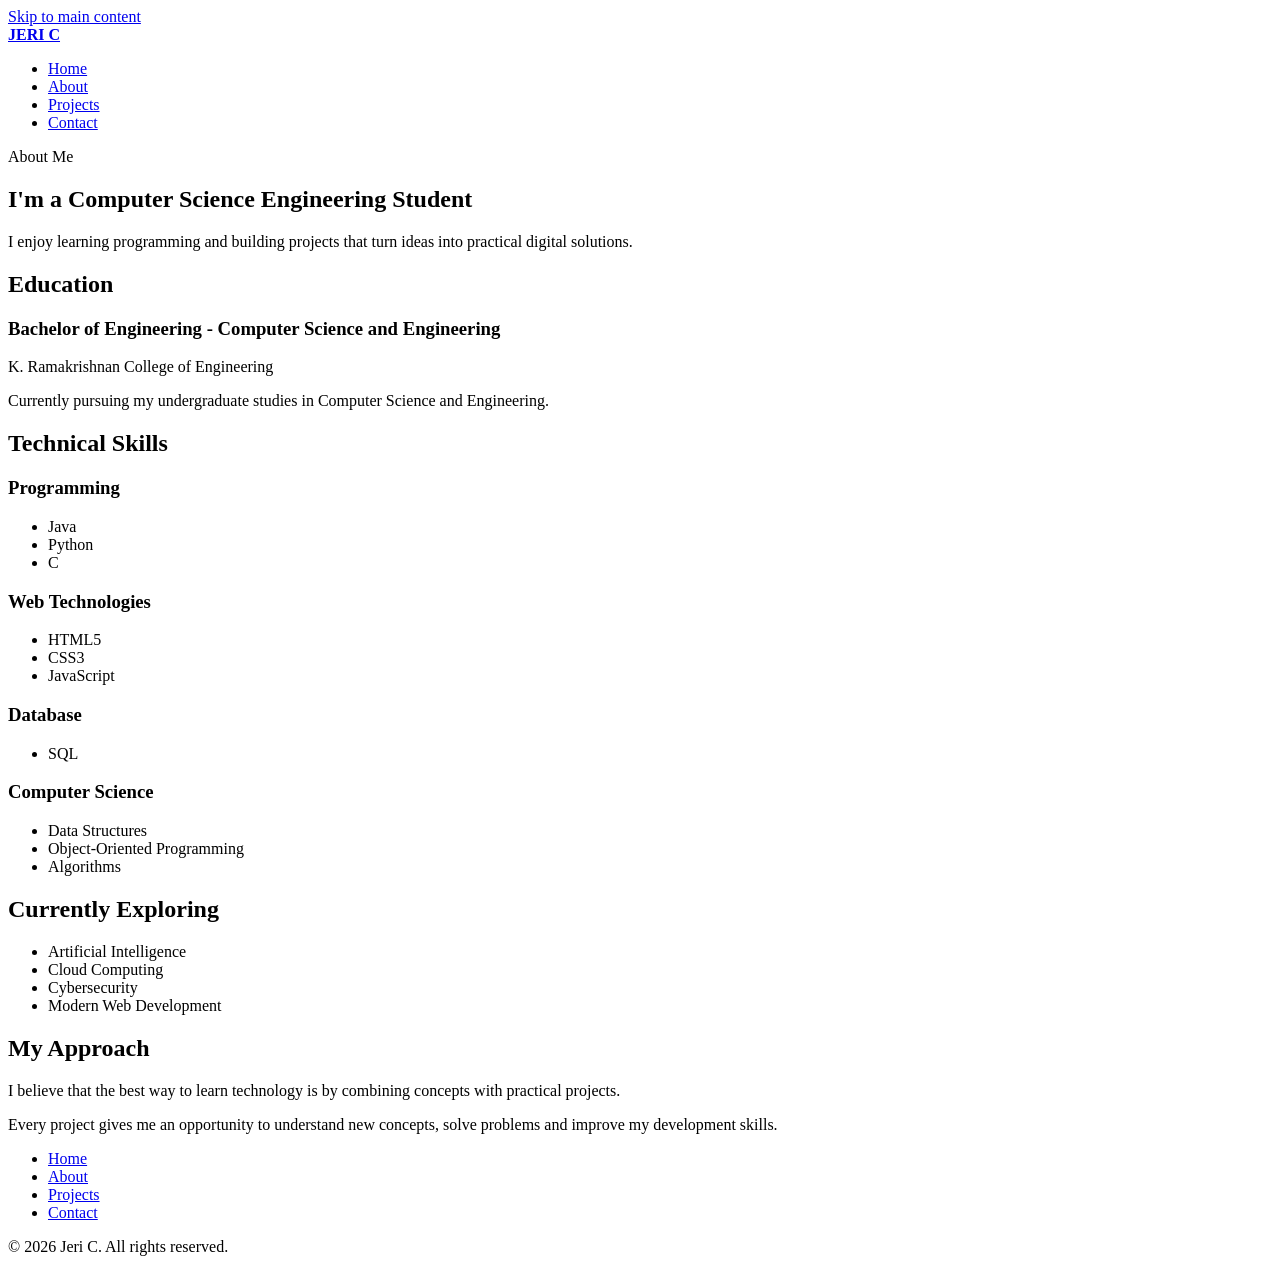
==== about.html @ 7e180dea "Create personal portfolio website" ====
<!DOCTYPE html>
<html lang="en">
<head>
    <meta charset="UTF-8">

    <meta
        name="viewport"
        content="width=device-width, initial-scale=1.0"
    >

    <meta
        name="description"
        content="Learn more about Jeri C, a Computer Science Engineering student interested in programming, web development, AI, cloud computing and cybersecurity."
    >

    <meta
        name="author"
        content="Jeri C"
    >

    <meta
        name="robots"
        content="index, follow"
    >

    <title>About | Jeri C</title>
</head>

<body>

    <a href="#main-content">
        Skip to main content
    </a>


    <!-- HEADER -->
    <header>

        <nav aria-label="Primary navigation">

            <a href="index.html" aria-label="Jeri C Home">
                <strong>JERI C</strong>
            </a>

            <ul>

                <li>
                    <a href="index.html">
                        Home
                    </a>
                </li>

                <li>
                    <a href="about.html" aria-current="page">
                        About
                    </a>
                </li>

                <li>
                    <a href="projects.html">
                        Projects
                    </a>
                </li>

                <li>
                    <a href="contact.html">
                        Contact
                    </a>
                </li>

            </ul>

        </nav>

    </header>


    <!-- MAIN -->
    <main id="main-content">

        <!-- ABOUT INTRO -->
        <section aria-labelledby="about-heading">

            <p>
                About Me
            </p>

            <h1 id="about-heading">
                I'm a Computer Science Engineering Student
            </h1>

            <p>
                I enjoy learning programming and building
                projects that turn ideas into practical
                digital solutions.
            </p>

        </section>


        <!-- EDUCATION -->
        <section aria-labelledby="education-heading">

            <h2 id="education-heading">
                Education
            </h2>

            <article>

                <h3>
                    Bachelor of Engineering -
                    Computer Science and Engineering
                </h3>

                <p>
                    K. Ramakrishnan College of Engineering
                </p>

                <p>
                    Currently pursuing my undergraduate
                    studies in Computer Science and Engineering.
                </p>

            </article>

        </section>


        <!-- SKILLS -->
        <section aria-labelledby="skills-heading">

            <h2 id="skills-heading">
                Technical Skills
            </h2>

            <article>

                <h3>
                    Programming
                </h3>

                <ul>
                    <li>Java</li>
                    <li>Python</li>
                    <li>C</li>
                </ul>

            </article>


            <article>

                <h3>
                    Web Technologies
                </h3>

                <ul>
                    <li>HTML5</li>
                    <li>CSS3</li>
                    <li>JavaScript</li>
                </ul>

            </article>


            <article>

                <h3>
                    Database
                </h3>

                <ul>
                    <li>SQL</li>
                </ul>

            </article>


            <article>

                <h3>
                    Computer Science
                </h3>

                <ul>
                    <li>Data Structures</li>
                    <li>Object-Oriented Programming</li>
                    <li>Algorithms</li>
                </ul>

            </article>

        </section>


        <!-- CURRENT LEARNING -->
        <section aria-labelledby="learning-heading">

            <h2 id="learning-heading">
                Currently Exploring
            </h2>

            <ul>
                <li>Artificial Intelligence</li>
                <li>Cloud Computing</li>
                <li>Cybersecurity</li>
                <li>Modern Web Development</li>
            </ul>

        </section>


        <!-- APPROACH -->
        <section aria-labelledby="approach-heading">

            <h2 id="approach-heading">
                My Approach
            </h2>

            <p>
                I believe that the best way to learn technology
                is by combining concepts with practical projects.
            </p>

            <p>
                Every project gives me an opportunity to
                understand new concepts, solve problems and
                improve my development skills.
            </p>

        </section>

    </main>


    <!-- FOOTER -->
    <footer>

        <nav aria-label="Footer navigation">

            <ul>
                <li><a href="index.html">Home</a></li>
                <li><a href="about.html">About</a></li>
                <li><a href="projects.html">Projects</a></li>
                <li><a href="contact.html">Contact</a></li>
            </ul>

        </nav>

        <p>
            &copy; 2026 Jeri C. All rights reserved.
        </p>

    </footer>

</body>
</html>
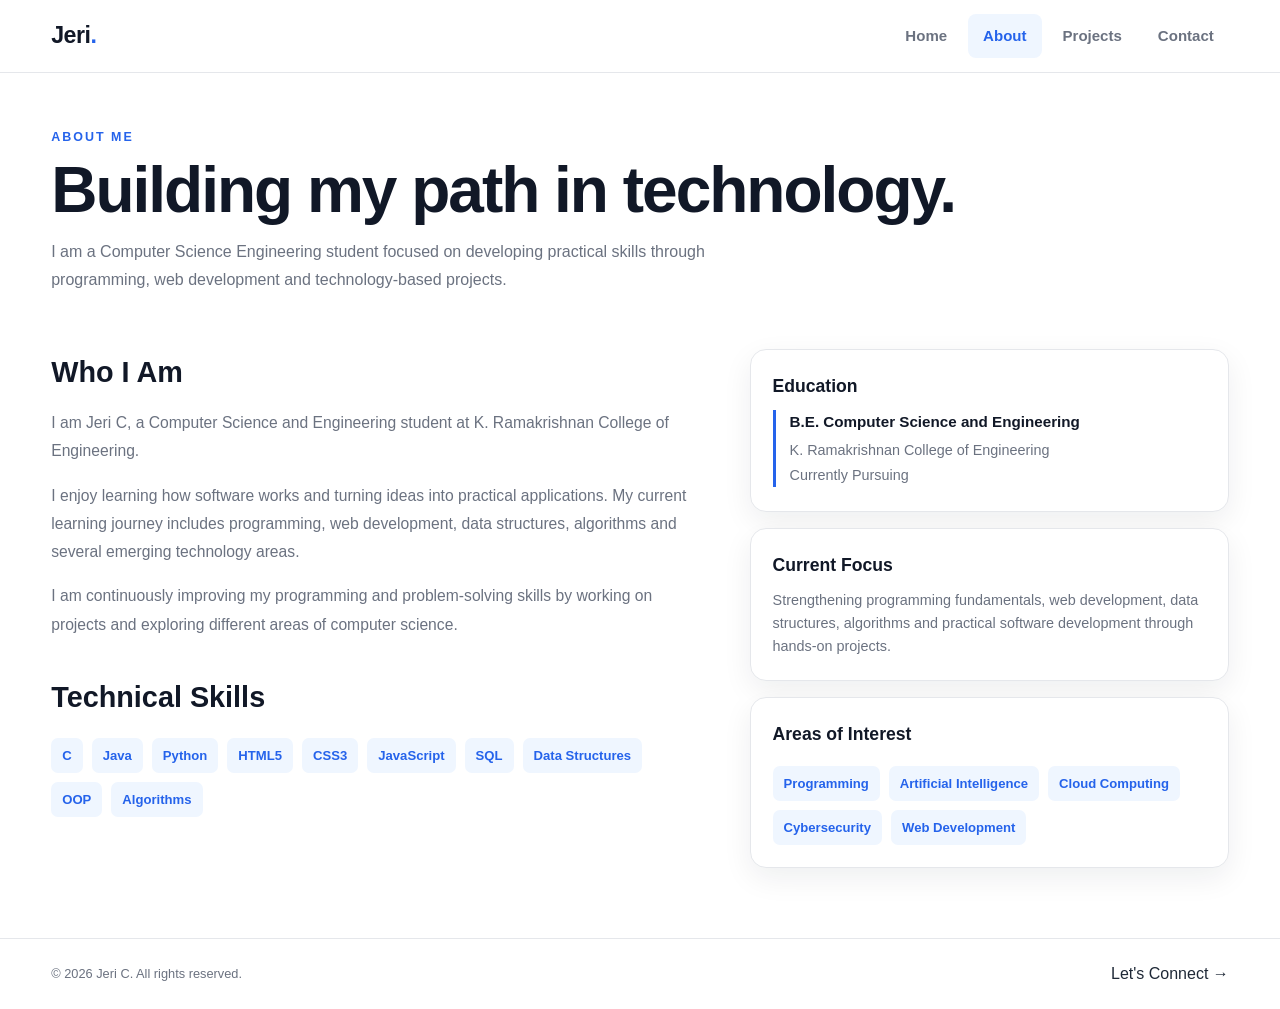
==== commit 40980f36: "Update portfolio design and animations" ====
--- a/about.html
+++ b/about.html
@@ -10,248 +10,234 @@
 
     <meta
         name="description"
-        content="Learn more about Jeri C, a Computer Science Engineering student interested in programming, web development, AI, cloud computing and cybersecurity."
+        content="Learn more about Jeri C, a Computer Science Engineering student interested in programming, AI, cloud computing and cybersecurity."
     >
 
-    <meta
-        name="author"
-        content="Jeri C"
-    >
-
-    <meta
-        name="robots"
-        content="index, follow"
-    >
-
     <title>About | Jeri C</title>
+
+    <link rel="stylesheet" href="style.css">
 </head>
 
 <body>
 
-    <a href="#main-content">
-        Skip to main content
-    </a>
-
-
-    <!-- HEADER -->
-    <header>
-
-        <nav aria-label="Primary navigation">
-
-            <a href="index.html" aria-label="Jeri C Home">
-                <strong>JERI C</strong>
-            </a>
-
-            <ul>
-
-                <li>
-                    <a href="index.html">
-                        Home
-                    </a>
-                </li>
-
-                <li>
-                    <a href="about.html" aria-current="page">
-                        About
-                    </a>
-                </li>
-
-                <li>
-                    <a href="projects.html">
-                        Projects
-                    </a>
-                </li>
-
-                <li>
-                    <a href="contact.html">
-                        Contact
-                    </a>
-                </li>
-
-            </ul>
-
-        </nav>
-
-    </header>
-
-
-    <!-- MAIN -->
-    <main id="main-content">
-
-        <!-- ABOUT INTRO -->
-        <section aria-labelledby="about-heading">
+<a class="skip-link" href="#main-content">
+    Skip to main content
+</a>
+
+<header class="site-header">
+
+    <nav class="nav-container" aria-label="Main navigation">
+
+        <a class="logo" href="index.html">
+            Jeri<span>.</span>
+        </a>
+
+        <ul class="nav-list">
+
+            <li>
+                <a href="index.html">
+                    Home
+                </a>
+            </li>
+
+            <li>
+                <a href="about.html" aria-current="page">
+                    About
+                </a>
+            </li>
+
+            <li>
+                <a href="projects.html">
+                    Projects
+                </a>
+            </li>
+
+            <li>
+                <a href="contact.html">
+                    Contact
+                </a>
+            </li>
+
+        </ul>
+
+    </nav>
+
+</header>
+
+<main id="main-content">
+
+    <section class="page-hero">
+
+        <p class="page-label">
+            ABOUT ME
+        </p>
+
+        <h1 class="page-title">
+            Building my path in technology.
+        </h1>
+
+        <p class="page-description">
+            I am a Computer Science Engineering student focused on
+            developing practical skills through programming, web
+            development and technology-based projects.
+        </p>
+
+    </section>
+
+
+    <section class="about-layout">
+
+        <!-- LEFT SIDE -->
+
+        <div class="about-main">
+
+            <h2>
+                Who I Am
+            </h2>
 
             <p>
-                About Me
+                I am Jeri C, a Computer Science and Engineering student
+                at K. Ramakrishnan College of Engineering.
             </p>
 
-            <h1 id="about-heading">
-                I'm a Computer Science Engineering Student
-            </h1>
-
             <p>
-                I enjoy learning programming and building
-                projects that turn ideas into practical
-                digital solutions.
+                I enjoy learning how software works and turning ideas
+                into practical applications. My current learning journey
+                includes programming, web development, data structures,
+                algorithms and several emerging technology areas.
             </p>
 
-        </section>
-
-
-        <!-- EDUCATION -->
-        <section aria-labelledby="education-heading">
-
-            <h2 id="education-heading">
-                Education
-            </h2>
-
-            <article>
-
-                <h3>
-                    Bachelor of Engineering -
-                    Computer Science and Engineering
-                </h3>
-
-                <p>
-                    K. Ramakrishnan College of Engineering
-                </p>
-
-                <p>
-                    Currently pursuing my undergraduate
-                    studies in Computer Science and Engineering.
-                </p>
-
-            </article>
-
-        </section>
-
-
-        <!-- SKILLS -->
-        <section aria-labelledby="skills-heading">
-
-            <h2 id="skills-heading">
+            <p>
+                I am continuously improving my programming and
+                problem-solving skills by working on projects and
+                exploring different areas of computer science.
+            </p>
+
+
+            <h2 style="margin-top: 35px;">
                 Technical Skills
             </h2>
 
-            <article>
+            <div class="skills-grid">
+
+                <span class="skill-tag">C</span>
+                <span class="skill-tag">Java</span>
+                <span class="skill-tag">Python</span>
+
+                <span class="skill-tag">HTML5</span>
+                <span class="skill-tag">CSS3</span>
+                <span class="skill-tag">JavaScript</span>
+
+                <span class="skill-tag">SQL</span>
+
+                <span class="skill-tag">Data Structures</span>
+                <span class="skill-tag">OOP</span>
+                <span class="skill-tag">Algorithms</span>
+
+            </div>
+
+        </div>
+
+
+        <!-- RIGHT SIDE -->
+
+        <aside class="about-sidebar">
+
+            <article class="info-card">
 
                 <h3>
-                    Programming
+                    Education
                 </h3>
 
-                <ul>
-                    <li>Java</li>
-                    <li>Python</li>
-                    <li>C</li>
-                </ul>
+                <div class="education-item">
+
+                    <h4>
+                        B.E. Computer Science and Engineering
+                    </h4>
+
+                    <p>
+                        K. Ramakrishnan College of Engineering
+                    </p>
+
+                    <p>
+                        Currently Pursuing
+                    </p>
+
+                </div>
 
             </article>
 
 
-            <article>
+            <article class="info-card">
 
                 <h3>
-                    Web Technologies
+                    Current Focus
                 </h3>
 
-                <ul>
-                    <li>HTML5</li>
-                    <li>CSS3</li>
-                    <li>JavaScript</li>
-                </ul>
+                <p>
+                    Strengthening programming fundamentals,
+                    web development, data structures, algorithms
+                    and practical software development through
+                    hands-on projects.
+                </p>
 
             </article>
 
 
-            <article>
+            <article class="info-card">
 
                 <h3>
-                    Database
+                    Areas of Interest
                 </h3>
 
-                <ul>
-                    <li>SQL</li>
-                </ul>
+                <div class="skills-grid">
+
+                    <span class="skill-tag">
+                        Programming
+                    </span>
+
+                    <span class="skill-tag">
+                        Artificial Intelligence
+                    </span>
+
+                    <span class="skill-tag">
+                        Cloud Computing
+                    </span>
+
+                    <span class="skill-tag">
+                        Cybersecurity
+                    </span>
+
+                    <span class="skill-tag">
+                        Web Development
+                    </span>
+
+                </div>
 
             </article>
 
-
-            <article>
-
-                <h3>
-                    Computer Science
-                </h3>
-
-                <ul>
-                    <li>Data Structures</li>
-                    <li>Object-Oriented Programming</li>
-                    <li>Algorithms</li>
-                </ul>
-
-            </article>
-
-        </section>
-
-
-        <!-- CURRENT LEARNING -->
-        <section aria-labelledby="learning-heading">
-
-            <h2 id="learning-heading">
-                Currently Exploring
-            </h2>
-
-            <ul>
-                <li>Artificial Intelligence</li>
-                <li>Cloud Computing</li>
-                <li>Cybersecurity</li>
-                <li>Modern Web Development</li>
-            </ul>
-
-        </section>
-
-
-        <!-- APPROACH -->
-        <section aria-labelledby="approach-heading">
-
-            <h2 id="approach-heading">
-                My Approach
-            </h2>
-
-            <p>
-                I believe that the best way to learn technology
-                is by combining concepts with practical projects.
-            </p>
-
-            <p>
-                Every project gives me an opportunity to
-                understand new concepts, solve problems and
-                improve my development skills.
-            </p>
-
-        </section>
-
-    </main>
-
-
-    <!-- FOOTER -->
-    <footer>
-
-        <nav aria-label="Footer navigation">
-
-            <ul>
-                <li><a href="index.html">Home</a></li>
-                <li><a href="about.html">About</a></li>
-                <li><a href="projects.html">Projects</a></li>
-                <li><a href="contact.html">Contact</a></li>
-            </ul>
-
-        </nav>
+        </aside>
+
+    </section>
+
+</main>
+
+
+<footer class="site-footer">
+
+    <div class="footer-container">
 
         <p>
-            &copy; 2026 Jeri C. All rights reserved.
+            © 2026 Jeri C. All rights reserved.
         </p>
 
-    </footer>
+        <a href="contact.html">
+            Let's Connect →
+        </a>
+
+    </div>
+
+</footer>
 
 </body>
 </html>
--- a/style.css
+++ b/style.css
@@ -0,0 +1,2318 @@
+/* =========================================================
+   JERI C PORTFOLIO
+   WHITE + BLUE + BLACK
+   ========================================================= */
+
+:root {
+
+    --blue: #2563eb;
+    --blue-dark: #1d4ed8;
+    --blue-light: #eff6ff;
+
+    --black: #111827;
+    --text: #1f2937;
+    --gray: #6b7280;
+
+    --white: #ffffff;
+    --light: #f8fafc;
+    --border: #e5e7eb;
+
+    --shadow:
+        0 10px 30px rgba(15, 23, 42, 0.07);
+
+    --shadow-hover:
+        0 18px 40px rgba(37, 99, 235, 0.13);
+
+    --radius: 16px;
+
+    --max-width: 1180px;
+
+    --transition: 0.3s ease;
+}
+
+
+/* =========================================================
+   RESET
+   ========================================================= */
+
+* {
+    margin: 0;
+    padding: 0;
+    box-sizing: border-box;
+}
+
+html {
+    scroll-behavior: smooth;
+}
+
+body {
+
+    font-family:
+        Inter,
+        "Segoe UI",
+        Arial,
+        sans-serif;
+
+    background: var(--white);
+
+    color: var(--text);
+
+    line-height: 1.6;
+
+    min-height: 100vh;
+
+    overflow-x: hidden;
+}
+
+img {
+    max-width: 100%;
+    display: block;
+}
+
+a {
+    text-decoration: none;
+    color: inherit;
+}
+
+button,
+input,
+textarea {
+    font: inherit;
+}
+
+ul {
+    list-style: none;
+}
+
+
+/* =========================================================
+   ACCESSIBILITY
+   ========================================================= */
+
+.skip-link {
+
+    position: absolute;
+
+    top: -60px;
+    left: 20px;
+
+    background: var(--blue);
+
+    color: var(--white);
+
+    padding: 10px 16px;
+
+    border-radius: 8px;
+
+    z-index: 9999;
+}
+
+.skip-link:focus {
+    top: 15px;
+}
+
+:focus-visible {
+
+    outline:
+        3px solid var(--blue);
+
+    outline-offset: 3px;
+}
+
+
+/* =========================================================
+   HEADER
+   ========================================================= */
+
+.site-header {
+
+    width: 100%;
+
+    background: rgba(255, 255, 255, 0.96);
+
+    border-bottom:
+        1px solid var(--border);
+
+    position: sticky;
+
+    top: 0;
+
+    z-index: 1000;
+
+    animation:
+        headerDrop 0.6s ease both;
+}
+
+.nav-container {
+
+    width:
+        min(92%, var(--max-width));
+
+    min-height: 72px;
+
+    margin: auto;
+
+    display: flex;
+
+    align-items: center;
+
+    justify-content: space-between;
+
+    gap: 30px;
+}
+
+.logo {
+
+    color: var(--black);
+
+    font-size: 1.45rem;
+
+    font-weight: 800;
+
+    letter-spacing: -0.5px;
+
+    transition:
+        transform var(--transition);
+}
+
+.logo:hover {
+    transform: translateY(-2px);
+}
+
+.logo span {
+    color: var(--blue);
+}
+
+.nav-list {
+
+    display: flex;
+
+    align-items: center;
+
+    gap: 6px;
+}
+
+.nav-list a {
+
+    min-height: 44px;
+
+    display: flex;
+
+    align-items: center;
+
+    justify-content: center;
+
+    padding: 8px 15px;
+
+    border-radius: 8px;
+
+    color: var(--gray);
+
+    font-size: 0.94rem;
+
+    font-weight: 600;
+
+    transition:
+        color var(--transition),
+        background var(--transition),
+        transform var(--transition);
+}
+
+.nav-list a:hover {
+
+    color: var(--blue);
+
+    background: var(--blue-light);
+
+    transform: translateY(-2px);
+}
+
+.nav-list a[aria-current="page"] {
+
+    color: var(--blue);
+
+    background: var(--blue-light);
+}
+
+
+/* =========================================================
+   HOME PAGE
+   ========================================================= */
+
+.home-hero {
+
+    width:
+        min(92%, var(--max-width));
+
+    min-height:
+        calc(100vh - 72px);
+
+    margin: auto;
+
+    display: grid;
+
+    grid-template-columns:
+        minmax(0, 1fr)
+        minmax(350px, 0.78fr);
+
+    align-items: center;
+
+    gap: 70px;
+
+    padding:
+        50px 0 60px;
+}
+
+
+/* =========================================================
+   HOME LEFT
+   ========================================================= */
+
+.home-content {
+
+    max-width: 650px;
+
+    animation:
+        homeTextIn 0.8s ease both;
+}
+
+.home-label {
+
+    display: inline-flex;
+
+    align-items: center;
+
+    padding:
+        7px 13px;
+
+    margin-bottom: 20px;
+
+    background:
+        var(--blue-light);
+
+    color:
+        var(--blue);
+
+    border-radius: 30px;
+
+    font-size: 0.76rem;
+
+    font-weight: 800;
+
+    letter-spacing: 1.3px;
+
+    text-transform: uppercase;
+
+    animation:
+        fadeUp 0.7s ease 0.1s both;
+}
+
+
+.home-title {
+
+    color:
+        var(--black);
+
+    font-size:
+        clamp(3.5rem, 7vw, 6rem);
+
+    line-height:
+        0.94;
+
+    letter-spacing:
+        -5px;
+
+    margin-bottom:
+        25px;
+
+    animation:
+        fadeUp 0.7s ease 0.2s both;
+}
+
+.home-title span {
+
+    display: block;
+
+    color:
+        var(--blue);
+}
+
+
+.home-description {
+
+    max-width:
+        600px;
+
+    color:
+        var(--gray);
+
+    font-size:
+        1.05rem;
+
+    line-height:
+        1.8;
+
+    margin-bottom:
+        30px;
+
+    animation:
+        fadeUp 0.7s ease 0.3s both;
+}
+
+
+/* =========================================================
+   BUTTONS
+   ========================================================= */
+
+.home-buttons {
+
+    display: flex;
+
+    flex-wrap: wrap;
+
+    gap: 12px;
+
+    animation:
+        fadeUp 0.7s ease 0.4s both;
+}
+
+.primary-button,
+.secondary-button {
+
+    min-height:
+        48px;
+
+    display:
+        inline-flex;
+
+    align-items:
+        center;
+
+    justify-content:
+        center;
+
+    gap:
+        9px;
+
+    padding:
+        0 21px;
+
+    border-radius:
+        9px;
+
+    font-size:
+        0.9rem;
+
+    font-weight:
+        700;
+
+    transition:
+        transform var(--transition),
+        background var(--transition),
+        border-color var(--transition),
+        box-shadow var(--transition);
+}
+
+
+.primary-button {
+
+    background:
+        var(--blue);
+
+    color:
+        var(--white);
+
+    border:
+        1px solid var(--blue);
+}
+
+.primary-button:hover {
+
+    background:
+        var(--blue-dark);
+
+    transform:
+        translateY(-3px);
+
+    box-shadow:
+        0 8px 20px
+        rgba(37, 99, 235, 0.2);
+}
+
+
+.secondary-button {
+
+    background:
+        var(--white);
+
+    color:
+        var(--black);
+
+    border:
+        1px solid var(--border);
+}
+
+.secondary-button:hover {
+
+    color:
+        var(--blue);
+
+    border-color:
+        var(--blue);
+
+    transform:
+        translateY(-3px);
+
+    box-shadow:
+        var(--shadow);
+}
+
+
+/* =========================================================
+   HOME INTERESTS
+   ========================================================= */
+
+.home-interests {
+
+    margin-top:
+        40px;
+
+    padding-top:
+        20px;
+
+    border-top:
+        1px solid var(--border);
+
+    animation:
+        fadeUp 0.7s ease 0.5s both;
+}
+
+.interests-title {
+
+    color:
+        var(--gray);
+
+    font-size:
+        0.68rem;
+
+    font-weight:
+        800;
+
+    letter-spacing:
+        1.5px;
+
+    margin-bottom:
+        10px;
+}
+
+.interest-list {
+
+    display:
+        flex;
+
+    flex-wrap:
+        wrap;
+
+    gap:
+        8px;
+}
+
+.interest-list span {
+
+    padding:
+        6px 10px;
+
+    border:
+        1px solid var(--border);
+
+    border-radius:
+        7px;
+
+    color:
+        var(--text);
+
+    background:
+        var(--white);
+
+    font-size:
+        0.76rem;
+
+    font-weight:
+        600;
+
+    transition:
+        transform var(--transition),
+        border-color var(--transition),
+        color var(--transition),
+        background var(--transition);
+}
+
+.interest-list span:hover {
+
+    transform:
+        translateY(-3px);
+
+    color:
+        var(--blue);
+
+    border-color:
+        var(--blue);
+
+    background:
+        var(--blue-light);
+}
+
+
+/* =========================================================
+   HOME RIGHT / PHOTO
+   ========================================================= */
+
+.home-photo {
+
+    position:
+        relative;
+
+    display:
+        flex;
+
+    align-items:
+        center;
+
+    justify-content:
+        center;
+
+    animation:
+        homePhotoIn 0.9s ease 0.2s both;
+}
+
+.home-photo figure {
+
+    width:
+        min(100%, 410px);
+
+    position:
+        relative;
+}
+
+
+/* Blue offset border */
+
+.photo-accent {
+
+    position:
+        absolute;
+
+    width:
+        100%;
+
+    height:
+        100%;
+
+    top:
+        18px;
+
+    left:
+        18px;
+
+    border:
+        2px solid var(--blue);
+
+    border-radius:
+        25px;
+
+    z-index:
+        0;
+
+    transition:
+        transform 0.5s ease;
+}
+
+
+.home-photo:hover .photo-accent {
+
+    transform:
+        translate(5px, 5px);
+}
+
+
+.home-photo img {
+
+    width:
+        100%;
+
+    aspect-ratio:
+        5 / 6;
+
+    object-fit:
+        cover;
+
+    border-radius:
+        25px;
+
+    position:
+        relative;
+
+    z-index:
+        1;
+
+    box-shadow:
+        var(--shadow);
+
+    transition:
+        transform 0.5s ease,
+        box-shadow 0.5s ease;
+}
+
+.home-photo:hover img {
+
+    transform:
+        translateY(-5px);
+
+    box-shadow:
+        0 22px 45px
+        rgba(15, 23, 42, 0.13);
+}
+
+
+/* =========================================================
+   HOME INTRO
+   ========================================================= */
+
+.home-intro {
+
+    width:
+        min(92%, var(--max-width));
+
+    margin:
+        0 auto 65px;
+
+    padding:
+        32px 35px;
+
+    display:
+        grid;
+
+    grid-template-columns:
+        1fr 1fr;
+
+    gap:
+        50px;
+
+    align-items:
+        center;
+
+    background:
+        var(--light);
+
+    border:
+        1px solid var(--border);
+
+    border-radius:
+        var(--radius);
+
+    animation:
+        sectionReveal 0.7s ease both;
+}
+
+.home-intro:nth-of-type(2) {
+    animation-delay:
+        0.1s;
+}
+
+.home-intro:nth-of-type(3) {
+    animation-delay:
+        0.2s;
+}
+
+.home-intro:nth-of-type(4) {
+    animation-delay:
+        0.3s;
+}
+
+.home-intro-heading h2 {
+
+    color:
+        var(--black);
+
+    font-size:
+        1.7rem;
+
+    line-height:
+        1.2;
+}
+
+.section-label {
+
+    color:
+        var(--blue);
+
+    font-size:
+        0.7rem;
+
+    font-weight:
+        800;
+
+    letter-spacing:
+        1.5px;
+
+    margin-bottom:
+        7px;
+}
+
+.home-intro-content p {
+
+    color:
+        var(--gray);
+
+    font-size:
+        0.9rem;
+
+    line-height:
+        1.7;
+
+    margin-bottom:
+        12px;
+}
+
+.home-intro-content strong {
+
+    color:
+        var(--black);
+
+    transition:
+        color var(--transition);
+}
+
+.home-intro-content p:hover strong {
+
+    color:
+        var(--blue);
+}
+
+.text-link {
+
+    color:
+        var(--blue);
+
+    font-size:
+        0.85rem;
+
+    font-weight:
+        700;
+
+    transition:
+        color var(--transition),
+        transform var(--transition);
+}
+
+.text-link:hover {
+
+    color:
+        var(--blue-dark);
+}
+
+
+/* =========================================================
+   PAGE HERO
+   ========================================================= */
+
+.page-hero {
+
+    width:
+        min(92%, var(--max-width));
+
+    margin:
+        auto;
+
+    padding:
+        55px 0 30px;
+
+    animation:
+        fadeUp 0.7s ease both;
+}
+
+.page-label {
+
+    color:
+        var(--blue);
+
+    font-size:
+        0.78rem;
+
+    font-weight:
+        800;
+
+    letter-spacing:
+        2px;
+
+    margin-bottom:
+        9px;
+}
+
+.page-title {
+
+    color:
+        var(--black);
+
+    font-size:
+        clamp(2.4rem, 5vw, 4rem);
+
+    line-height:
+        1.05;
+
+    letter-spacing:
+        -2px;
+
+    margin-bottom:
+        14px;
+}
+
+.page-description {
+
+    max-width:
+        720px;
+
+    color:
+        var(--gray);
+
+    font-size:
+        1rem;
+
+    line-height:
+        1.75;
+}
+
+
+/* =========================================================
+   ABOUT
+   ========================================================= */
+
+.about-layout {
+
+    width:
+        min(92%, var(--max-width));
+
+    margin:
+        auto;
+
+    display:
+        grid;
+
+    grid-template-columns:
+        minmax(0, 1.15fr)
+        minmax(300px, 0.85fr);
+
+    gap:
+        50px;
+
+    padding:
+        25px 0 70px;
+}
+
+.about-main {
+
+    animation:
+        fadeLeft 0.7s ease both;
+}
+
+.about-main h2 {
+
+    color:
+        var(--black);
+
+    font-size:
+        1.8rem;
+
+    margin-bottom:
+        14px;
+}
+
+.about-main p {
+
+    color:
+        var(--gray);
+
+    font-size:
+        0.98rem;
+
+    line-height:
+        1.8;
+
+    margin-bottom:
+        16px;
+}
+
+.about-sidebar {
+
+    display:
+        flex;
+
+    flex-direction:
+        column;
+
+    gap:
+        16px;
+
+    animation:
+        fadeRight 0.7s ease 0.15s both;
+}
+
+.info-card {
+
+    background:
+        var(--white);
+
+    border:
+        1px solid var(--border);
+
+    border-radius:
+        var(--radius);
+
+    padding:
+        22px;
+
+    box-shadow:
+        var(--shadow);
+
+    transition:
+        transform var(--transition),
+        border-color var(--transition),
+        box-shadow var(--transition);
+}
+
+.info-card:hover {
+
+    transform:
+        translateY(-6px);
+
+    border-color:
+        var(--blue);
+
+    box-shadow:
+        var(--shadow-hover);
+}
+
+.info-card h3 {
+
+    color:
+        var(--black);
+
+    font-size:
+        1.1rem;
+
+    margin-bottom:
+        10px;
+}
+
+.info-card p {
+
+    color:
+        var(--gray);
+
+    font-size:
+        0.9rem;
+}
+
+.education-item {
+
+    border-left:
+        3px solid var(--blue);
+
+    padding-left:
+        14px;
+}
+
+.education-item h4 {
+
+    color:
+        var(--black);
+
+    font-size:
+        0.95rem;
+
+    margin-bottom:
+        4px;
+}
+
+.education-item p {
+    margin:
+        2px 0;
+}
+
+.skills-grid {
+
+    display:
+        flex;
+
+    flex-wrap:
+        wrap;
+
+    gap:
+        9px;
+
+    margin-top:
+        18px;
+}
+
+.skill-tag {
+
+    padding:
+        7px 11px;
+
+    background:
+        var(--blue-light);
+
+    color:
+        var(--blue);
+
+    border-radius:
+        7px;
+
+    font-size:
+        0.82rem;
+
+    font-weight:
+        700;
+
+    transition:
+        transform var(--transition);
+}
+
+.skill-tag:hover {
+    transform:
+        translateY(-3px);
+}
+
+
+/* =========================================================
+   PROJECTS
+   ========================================================= */
+
+.projects-layout {
+
+    width:
+        min(92%, var(--max-width));
+
+    margin:
+        auto;
+
+    display:
+        grid;
+
+    grid-template-columns:
+        minmax(0, 1.5fr)
+        minmax(280px, 0.5fr);
+
+    gap:
+        35px;
+
+    padding:
+        25px 0 70px;
+}
+
+.section-heading {
+    margin-bottom:
+        20px;
+
+    animation:
+        fadeUp 0.7s ease both;
+}
+
+.section-heading h2 {
+
+    color:
+        var(--black);
+
+    font-size:
+        1.8rem;
+
+    margin-bottom:
+        5px;
+}
+
+.section-heading p {
+
+    color:
+        var(--gray);
+
+    font-size:
+        0.9rem;
+}
+
+.projects-grid {
+
+    display:
+        grid;
+
+    grid-template-columns:
+        repeat(2, minmax(0, 1fr));
+
+    gap:
+        18px;
+}
+
+.project-card {
+
+    min-height:
+        300px;
+
+    display:
+        flex;
+
+    flex-direction:
+        column;
+
+    background:
+        var(--white);
+
+    border:
+        1px solid var(--border);
+
+    border-radius:
+        var(--radius);
+
+    padding:
+        24px;
+
+    box-shadow:
+        var(--shadow);
+
+    transition:
+        transform var(--transition),
+        border-color var(--transition),
+        box-shadow var(--transition);
+
+    animation:
+        cardReveal 0.7s ease both;
+}
+
+.project-card:nth-child(2) {
+    animation-delay:
+        0.12s;
+}
+
+.project-card:hover {
+
+    transform:
+        translateY(-7px);
+
+    border-color:
+        var(--blue);
+
+    box-shadow:
+        var(--shadow-hover);
+}
+
+.project-status {
+
+    align-self:
+        flex-start;
+
+    background:
+        var(--blue-light);
+
+    color:
+        var(--blue);
+
+    padding:
+        5px 9px;
+
+    border-radius:
+        20px;
+
+    font-size:
+        0.7rem;
+
+    font-weight:
+        800;
+
+    text-transform:
+        uppercase;
+
+    margin-bottom:
+        17px;
+}
+
+.project-card h2 {
+
+    color:
+        var(--black);
+
+    font-size:
+        1.35rem;
+
+    margin-bottom:
+        10px;
+}
+
+.project-card p {
+
+    color:
+        var(--gray);
+
+    font-size:
+        0.9rem;
+
+    line-height:
+        1.7;
+
+    margin-bottom:
+        16px;
+}
+
+.project-card ul {
+
+    display:
+        flex;
+
+    flex-wrap:
+        wrap;
+
+    gap:
+        7px;
+
+    margin-top:
+        auto;
+}
+
+.project-card li {
+
+    padding:
+        5px 8px;
+
+    background:
+        var(--light);
+
+    border:
+        1px solid var(--border);
+
+    border-radius:
+        6px;
+
+    color:
+        var(--gray);
+
+    font-size:
+        0.72rem;
+
+    transition:
+        border-color var(--transition),
+        color var(--transition);
+}
+
+.project-card li:hover {
+
+    color:
+        var(--blue);
+
+    border-color:
+        var(--blue);
+}
+
+.project-sidebar {
+
+    display:
+        flex;
+
+    flex-direction:
+        column;
+
+    gap:
+        16px;
+}
+
+.learning-card {
+
+    background:
+        var(--black);
+
+    color:
+        var(--white);
+
+    border-radius:
+        var(--radius);
+
+    padding:
+        24px;
+
+    animation:
+        fadeRight 0.7s ease 0.15s both;
+}
+
+.learning-card h2 {
+
+    font-size:
+        1.3rem;
+
+    margin-bottom:
+        16px;
+}
+
+.learning-list {
+
+    display:
+        grid;
+
+    gap:
+        8px;
+}
+
+.learning-list li {
+
+    padding:
+        9px 11px;
+
+    border:
+        1px solid
+        rgba(255,255,255,0.15);
+
+    border-radius:
+        7px;
+
+    color:
+        #e5e7eb;
+
+    font-size:
+        0.82rem;
+
+    transition:
+        transform var(--transition),
+        background var(--transition);
+}
+
+.learning-list li:hover {
+
+    transform:
+        translateX(4px);
+
+    background:
+        rgba(255,255,255,0.06);
+}
+
+.development-note {
+
+    background:
+        var(--blue-light);
+
+    border:
+        1px solid #dbeafe;
+
+    border-radius:
+        var(--radius);
+
+    padding:
+        20px;
+
+    animation:
+        fadeRight 0.7s ease 0.25s both;
+}
+
+.development-note h3 {
+
+    color:
+        var(--black);
+
+    font-size:
+        1rem;
+
+    margin-bottom:
+        7px;
+}
+
+.development-note p {
+
+    color:
+        var(--gray);
+
+    font-size:
+        0.82rem;
+
+    line-height:
+        1.7;
+}
+
+
+/* =========================================================
+   CONTACT
+   ========================================================= */
+
+.contact-layout {
+
+    width:
+        min(92%, var(--max-width));
+
+    margin:
+        auto;
+
+    display:
+        grid;
+
+    grid-template-columns:
+        minmax(0, 1.05fr)
+        minmax(360px, 0.95fr);
+
+    gap:
+        40px;
+
+    padding:
+        25px 0 70px;
+
+    align-items:
+        start;
+}
+
+.contact-card {
+
+    background:
+        var(--white);
+
+    border:
+        1px solid var(--border);
+
+    border-radius:
+        var(--radius);
+
+    padding:
+        27px;
+
+    box-shadow:
+        var(--shadow);
+
+    animation:
+        fadeLeft 0.7s ease both;
+}
+
+.contact-card-heading {
+    margin-bottom:
+        22px;
+}
+
+.contact-card-heading h2 {
+
+    color:
+        var(--black);
+
+    font-size:
+        1.65rem;
+
+    margin-bottom:
+        6px;
+}
+
+.contact-card-heading p {
+
+    color:
+        var(--gray);
+
+    font-size:
+        0.88rem;
+}
+
+.form-row {
+
+    display:
+        grid;
+
+    grid-template-columns:
+        1fr 1fr;
+
+    gap:
+        14px;
+}
+
+.form-group {
+    margin-bottom:
+        15px;
+}
+
+.form-group label {
+
+    display:
+        block;
+
+    color:
+        var(--black);
+
+    font-size:
+        0.83rem;
+
+    font-weight:
+        700;
+
+    margin-bottom:
+        6px;
+}
+
+.form-group input,
+.form-group textarea {
+
+    width:
+        100%;
+
+    border:
+        1px solid var(--border);
+
+    background:
+        var(--white);
+
+    color:
+        var(--text);
+
+    border-radius:
+        8px;
+
+    padding:
+        11px 12px;
+
+    transition:
+        border-color var(--transition),
+        box-shadow var(--transition);
+}
+
+.form-group input {
+    min-height:
+        44px;
+}
+
+.form-group textarea {
+
+    min-height:
+        125px;
+
+    resize:
+        vertical;
+}
+
+.form-group input:focus,
+.form-group textarea:focus {
+
+    outline:
+        none;
+
+    border-color:
+        var(--blue);
+
+    box-shadow:
+        0 0 0 3px var(--blue-light);
+}
+
+.form-note {
+
+    color:
+        var(--gray);
+
+    font-size:
+        0.75rem;
+
+    margin-bottom:
+        15px;
+}
+
+
+/* Contact links */
+
+.contact-links-section {
+
+    display:
+        flex;
+
+    flex-direction:
+        column;
+
+    gap:
+        17px;
+
+    animation:
+        fadeRight 0.7s ease 0.15s both;
+}
+
+.contact-links-heading h2 {
+
+    color:
+        var(--black);
+
+    font-size:
+        1.65rem;
+
+    margin-bottom:
+        5px;
+}
+
+.contact-links-heading p {
+
+    color:
+        var(--gray);
+
+    font-size:
+        0.88rem;
+}
+
+.contact-links-grid {
+
+    display:
+        grid;
+
+    grid-template-columns:
+        repeat(3, minmax(0, 1fr));
+
+    gap:
+        10px;
+}
+
+.contact-link-card {
+
+    min-width:
+        0;
+
+    min-height:
+        125px;
+
+    display:
+        flex;
+
+    flex-direction:
+        column;
+
+    align-items:
+        center;
+
+    justify-content:
+        center;
+
+    text-align:
+        center;
+
+    padding:
+        12px 8px;
+
+    background:
+        var(--white);
+
+    border:
+        1px solid var(--border);
+
+    border-radius:
+        13px;
+
+    box-shadow:
+        var(--shadow);
+
+    transition:
+        transform var(--transition),
+        border-color var(--transition),
+        box-shadow var(--transition);
+}
+
+.contact-link-card:hover {
+
+    transform:
+        translateY(-6px);
+
+    border-color:
+        var(--blue);
+
+    box-shadow:
+        var(--shadow-hover);
+}
+
+.contact-link-icon {
+
+    width:
+        42px;
+
+    height:
+        42px;
+
+    display:
+        grid;
+
+    place-items:
+        center;
+
+    border-radius:
+        50%;
+
+    background:
+        var(--blue-light);
+
+    color:
+        var(--blue);
+
+    font-weight:
+        800;
+
+    font-size:
+        0.85rem;
+
+    margin-bottom:
+        8px;
+
+    transition:
+        transform var(--transition);
+}
+
+.contact-link-card:hover .contact-link-icon {
+
+    transform:
+        scale(1.08);
+}
+
+.contact-link-card h3 {
+
+    color:
+        var(--black);
+
+    font-size:
+        0.88rem;
+
+    margin-bottom:
+        2px;
+}
+
+.contact-link-card p {
+
+    color:
+        var(--gray);
+
+    font-size:
+        0.65rem;
+
+    overflow:
+        hidden;
+
+    text-overflow:
+        ellipsis;
+
+    white-space:
+        nowrap;
+}
+
+.contact-cta {
+
+    padding:
+        22px;
+
+    background:
+        var(--black);
+
+    color:
+        var(--white);
+
+    border-radius:
+        var(--radius);
+
+    animation:
+        fadeUp 0.7s ease 0.3s both;
+}
+
+.contact-cta h2 {
+
+    font-size:
+        1.25rem;
+
+    margin-bottom:
+        5px;
+}
+
+.contact-cta p {
+
+    color:
+        #d1d5db;
+
+    font-size:
+        0.84rem;
+
+    line-height:
+        1.7;
+}
+
+
+/* =========================================================
+   FOOTER
+   ========================================================= */
+
+.site-footer {
+
+    border-top:
+        1px solid var(--border);
+
+    padding:
+        22px 0;
+
+    animation:
+        fadeUp 0.6s ease both;
+}
+
+.footer-container {
+
+    width:
+        min(92%, var(--max-width));
+
+    margin:
+        auto;
+
+    display:
+        flex;
+
+    align-items:
+        center;
+
+    justify-content:
+        space-between;
+
+    gap:
+        20px;
+}
+
+.footer-container p {
+
+    color:
+        var(--gray);
+
+    font-size:
+        0.8rem;
+}
+
+
+/* =========================================================
+   ANIMATIONS
+   ========================================================= */
+
+@keyframes headerDrop {
+
+    from {
+        opacity: 0;
+        transform: translateY(-20px);
+    }
+
+    to {
+        opacity: 1;
+        transform: translateY(0);
+    }
+}
+
+
+@keyframes homeTextIn {
+
+    from {
+        opacity: 0;
+        transform: translateX(-35px);
+    }
+
+    to {
+        opacity: 1;
+        transform: translateX(0);
+    }
+}
+
+
+@keyframes homePhotoIn {
+
+    from {
+        opacity: 0;
+        transform: translateX(35px) scale(0.97);
+    }
+
+    to {
+        opacity: 1;
+        transform: translateX(0) scale(1);
+    }
+}
+
+
+@keyframes fadeUp {
+
+    from {
+        opacity: 0;
+        transform: translateY(25px);
+    }
+
+    to {
+        opacity: 1;
+        transform: translateY(0);
+    }
+}
+
+
+@keyframes fadeLeft {
+
+    from {
+        opacity: 0;
+        transform: translateX(-25px);
+    }
+
+    to {
+        opacity: 1;
+        transform: translateX(0);
+    }
+}
+
+
+@keyframes fadeRight {
+
+    from {
+        opacity: 0;
+        transform: translateX(25px);
+    }
+
+    to {
+        opacity: 1;
+        transform: translateX(0);
+    }
+}
+
+
+@keyframes sectionReveal {
+
+    from {
+        opacity: 0;
+        transform: translateY(25px);
+    }
+
+    to {
+        opacity: 1;
+        transform: translateY(0);
+    }
+}
+
+
+@keyframes cardReveal {
+
+    from {
+        opacity: 0;
+        transform: translateY(25px);
+    }
+
+    to {
+        opacity: 1;
+        transform: translateY(0);
+    }
+}
+
+
+/* =========================================================
+   TABLET
+   ========================================================= */
+
+@media (max-width: 950px) {
+
+    .home-hero {
+
+        grid-template-columns:
+            1fr 0.8fr;
+
+        gap:
+            40px;
+    }
+
+    .home-title {
+
+        font-size:
+            clamp(3rem, 7vw, 4.6rem);
+    }
+
+    .about-layout {
+
+        grid-template-columns:
+            1fr;
+
+        gap:
+            30px;
+    }
+
+    .projects-layout {
+
+        grid-template-columns:
+            1fr;
+    }
+
+    .project-sidebar {
+
+        display:
+            grid;
+
+        grid-template-columns:
+            1fr 1fr;
+    }
+
+    .contact-layout {
+
+        grid-template-columns:
+            1fr;
+    }
+}
+
+
+/* =========================================================
+   MOBILE
+   ========================================================= */
+
+@media (max-width: 700px) {
+
+    .nav-container {
+
+        padding:
+            12px 0;
+
+        flex-direction:
+            column;
+
+        gap:
+            8px;
+    }
+
+    .nav-list {
+
+        justify-content:
+            center;
+
+        flex-wrap:
+            wrap;
+    }
+
+    .nav-list a {
+
+        padding:
+            7px 11px;
+    }
+
+
+    /* HOME */
+
+    .home-hero {
+
+        min-height:
+            auto;
+
+        grid-template-columns:
+            1fr;
+
+        gap:
+            40px;
+
+        padding:
+            45px 0 55px;
+    }
+
+    .home-content {
+
+        text-align:
+            center;
+
+        margin:
+            auto;
+    }
+
+    .home-title {
+
+        font-size:
+            3.3rem;
+
+        letter-spacing:
+            -3px;
+    }
+
+    .home-description {
+
+        margin:
+            0 auto 28px;
+    }
+
+    .home-buttons {
+
+        justify-content:
+            center;
+    }
+
+    .home-interests {
+
+        text-align:
+            left;
+    }
+
+    .home-photo {
+
+        order:
+            -1;
+    }
+
+    .home-photo figure {
+
+        width:
+            min(75vw, 330px);
+    }
+
+
+    /* HOME INTRO */
+
+    .home-intro {
+
+        grid-template-columns:
+            1fr;
+
+        gap:
+            15px;
+
+        padding:
+            25px;
+    }
+
+
+    /* PAGE HERO */
+
+    .page-hero {
+
+        padding:
+            45px 0 25px;
+    }
+
+    .page-title {
+
+        font-size:
+            2.5rem;
+    }
+
+
+    /* ABOUT */
+
+    .about-layout {
+
+        padding-bottom:
+            55px;
+    }
+
+
+    /* PROJECTS */
+
+    .projects-grid {
+
+        grid-template-columns:
+            1fr;
+    }
+
+    .project-sidebar {
+
+        grid-template-columns:
+            1fr;
+    }
+
+
+    /* CONTACT */
+
+    .form-row {
+
+        grid-template-columns:
+            1fr;
+    }
+
+    .contact-links-grid {
+
+        grid-template-columns:
+            1fr;
+    }
+
+    .contact-link-card {
+
+        min-height:
+            90px;
+
+        flex-direction:
+            row;
+
+        justify-content:
+            flex-start;
+
+        text-align:
+            left;
+
+        gap:
+            13px;
+
+        padding:
+            13px 16px;
+    }
+
+    .contact-link-icon {
+
+        flex-shrink:
+            0;
+
+        margin-bottom:
+            0;
+    }
+
+
+    /* FOOTER */
+
+    .footer-container {
+
+        flex-direction:
+            column;
+
+        text-align:
+            center;
+    }
+}
+
+
+/* =========================================================
+   SMALL MOBILE
+   ========================================================= */
+
+@media (max-width: 430px) {
+
+    .home-title {
+
+        font-size:
+            2.8rem;
+
+        letter-spacing:
+            -2px;
+    }
+
+    .home-photo figure {
+
+        width:
+            78vw;
+    }
+
+    .contact-card {
+
+        padding:
+            22px 18px;
+    }
+
+    .project-card,
+    .info-card {
+
+        padding:
+            21px;
+    }
+}
+
+
+/* =========================================================
+   REDUCED MOTION
+   ========================================================= */
+
+@media (prefers-reduced-motion: reduce) {
+
+    html {
+        scroll-behavior:
+            auto;
+    }
+
+    *,
+    *::before,
+    *::after {
+
+        animation-duration:
+            0.01ms !important;
+
+        animation-iteration-count:
+            1 !important;
+
+        transition-duration:
+            0.01ms !important;
+    }
+}
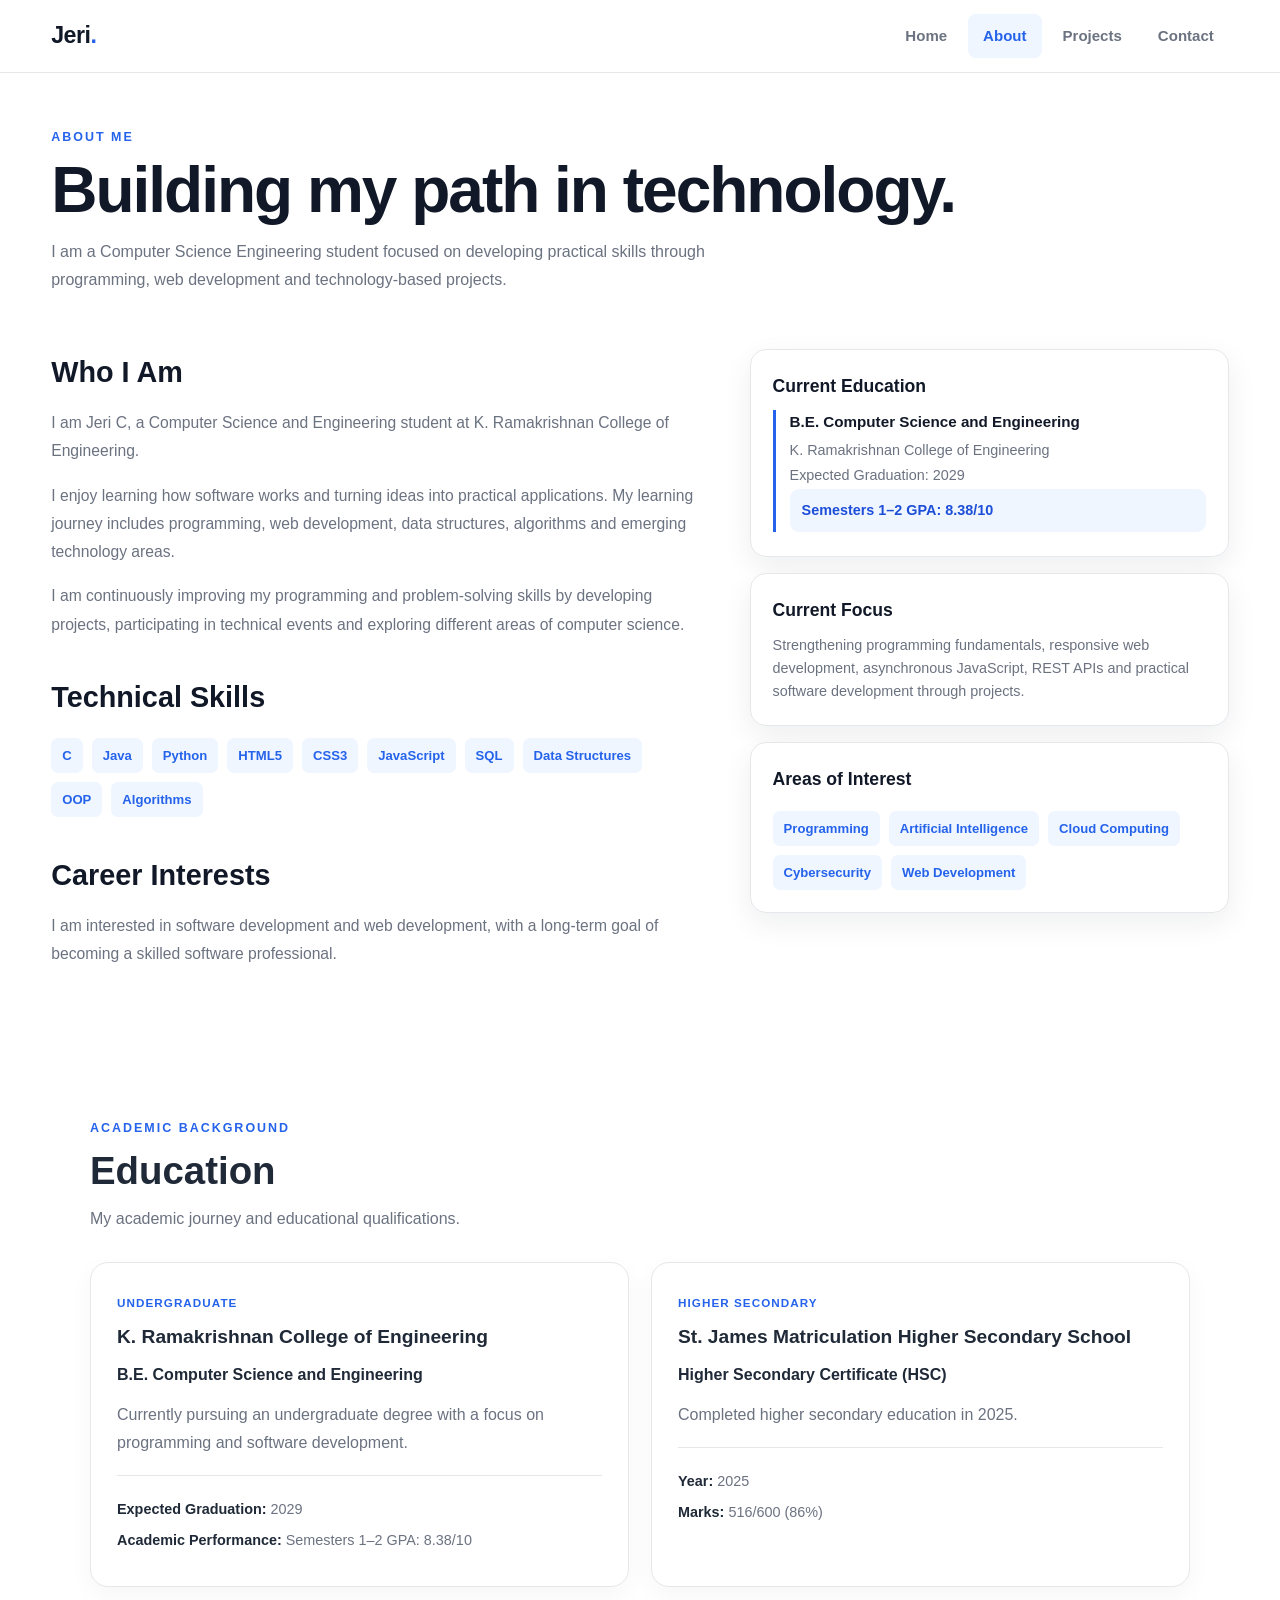
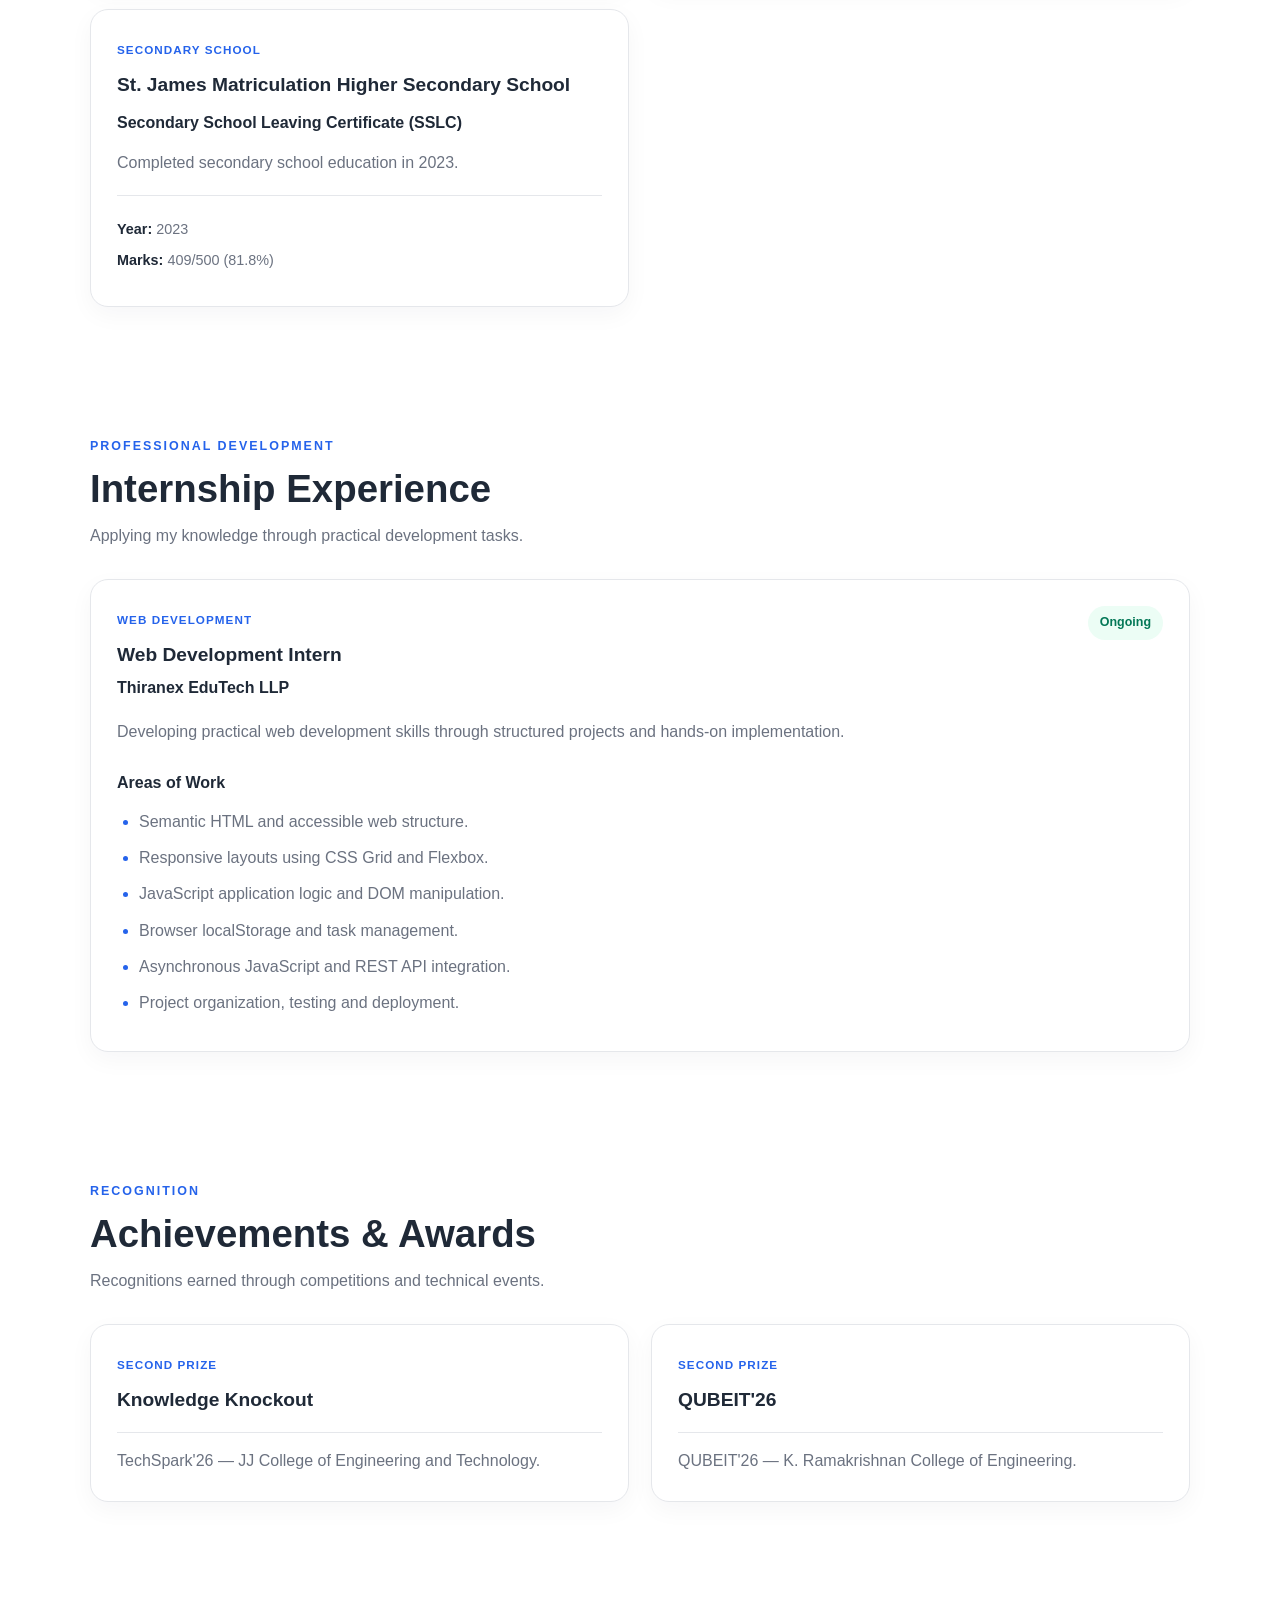
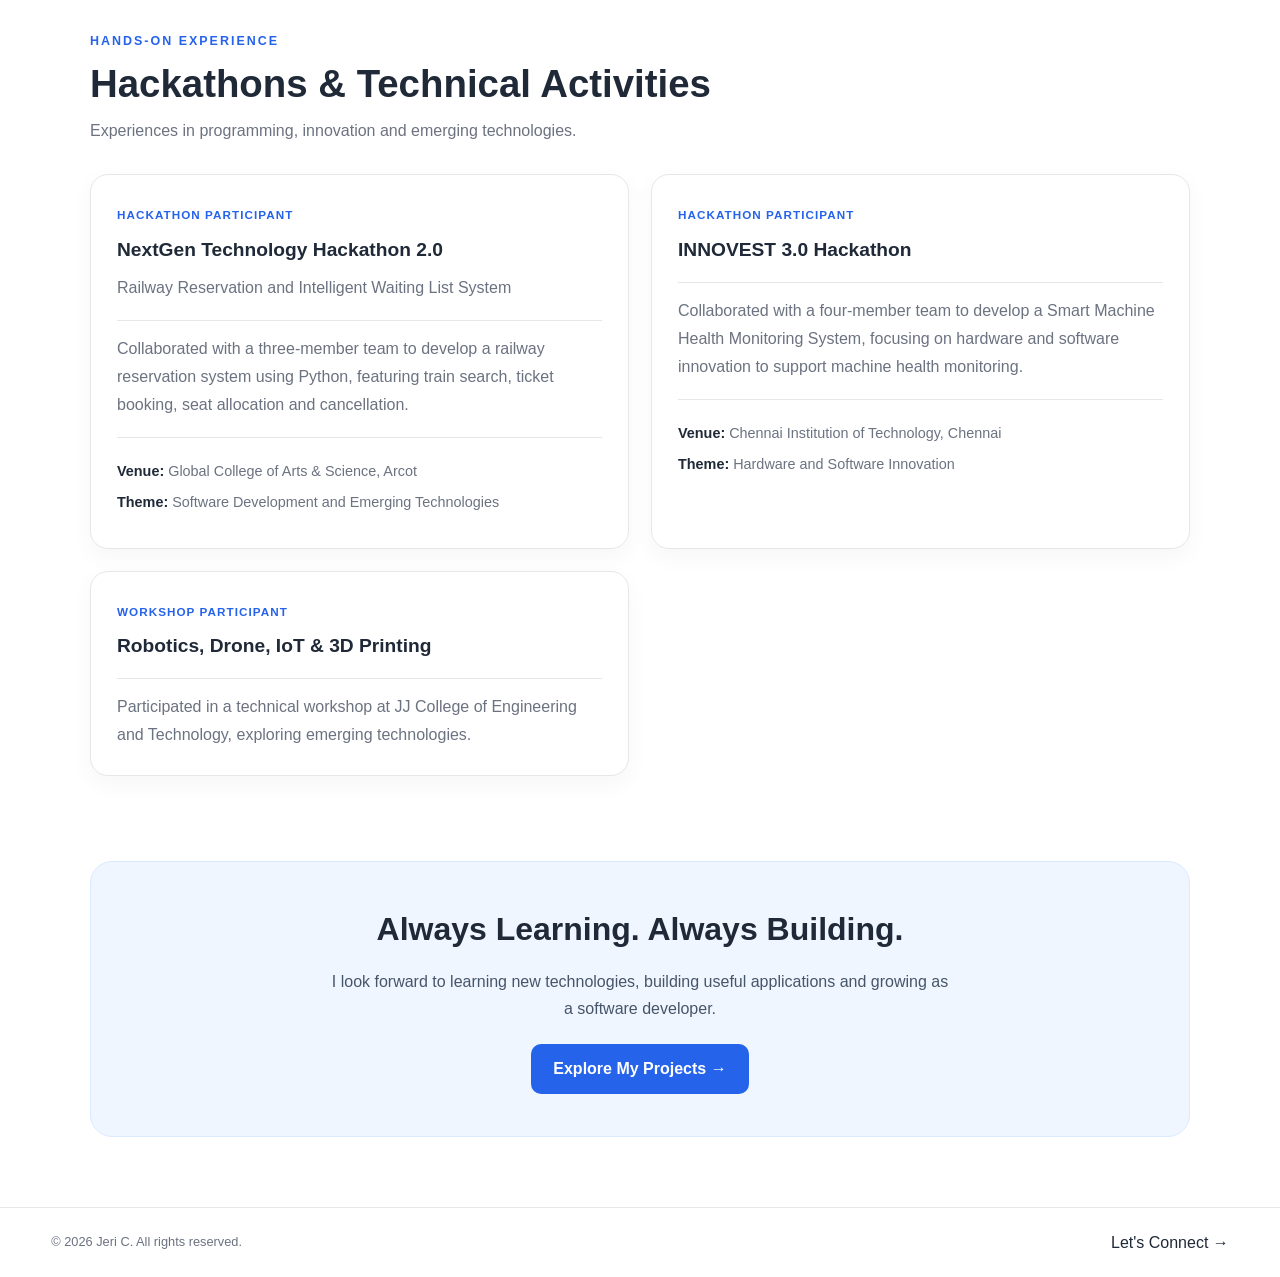
==== commit dc4efbb1: "Update portfolio projects and content" ====
--- a/about.html
+++ b/about.html
@@ -1,5 +1,6 @@
 <!DOCTYPE html>
 <html lang="en">
+
 <head>
     <meta charset="UTF-8">
 
@@ -10,8 +11,10 @@
 
     <meta
         name="description"
-        content="Learn more about Jeri C, a Computer Science Engineering student interested in programming, AI, cloud computing and cybersecurity."
+        content="Learn about Jeri C, a Computer Science Engineering student, web development intern, and aspiring software developer."
     >
+
+    <meta name="author" content="Jeri C">
 
     <title>About | Jeri C</title>
 
@@ -20,224 +23,679 @@
 
 <body>
 
-<a class="skip-link" href="#main-content">
-    Skip to main content
-</a>
-
-<header class="site-header">
-
-    <nav class="nav-container" aria-label="Main navigation">
-
-        <a class="logo" href="index.html">
-            Jeri<span>.</span>
-        </a>
-
-        <ul class="nav-list">
-
-            <li>
-                <a href="index.html">
-                    Home
-                </a>
-            </li>
-
-            <li>
-                <a href="about.html" aria-current="page">
-                    About
-                </a>
-            </li>
-
-            <li>
-                <a href="projects.html">
-                    Projects
-                </a>
-            </li>
-
-            <li>
-                <a href="contact.html">
-                    Contact
-                </a>
-            </li>
-
-        </ul>
-
-    </nav>
-
-</header>
-
-<main id="main-content">
-
-    <section class="page-hero">
-
-        <p class="page-label">
-            ABOUT ME
-        </p>
-
-        <h1 class="page-title">
-            Building my path in technology.
-        </h1>
-
-        <p class="page-description">
-            I am a Computer Science Engineering student focused on
-            developing practical skills through programming, web
-            development and technology-based projects.
-        </p>
-
-    </section>
-
-
-    <section class="about-layout">
-
-        <!-- LEFT SIDE -->
-
-        <div class="about-main">
+    <a class="skip-link" href="#main-content">
+        Skip to main content
+    </a>
+
+
+    <!-- =========================
+         HEADER
+         ========================= -->
+
+    <header class="site-header">
+
+        <nav class="nav-container" aria-label="Main navigation">
+
+            <a class="logo" href="index.html" aria-label="Jeri home">
+                Jeri<span>.</span>
+            </a>
+
+            <ul class="nav-list">
+
+                <li>
+                    <a href="index.html">Home</a>
+                </li>
+
+                <li>
+                    <a href="about.html" aria-current="page">About</a>
+                </li>
+
+                <li>
+                    <a href="projects.html">Projects</a>
+                </li>
+
+                <li>
+                    <a href="contact.html">Contact</a>
+                </li>
+
+            </ul>
+
+        </nav>
+
+    </header>
+
+
+    <!-- =========================
+         MAIN CONTENT
+         ========================= -->
+
+    <main id="main-content">
+
+
+        <!-- PAGE INTRODUCTION -->
+
+        <section class="page-hero">
+
+            <p class="page-label">
+                ABOUT ME
+            </p>
+
+            <h1 class="page-title">
+                Building my path in technology.
+            </h1>
+
+            <p class="page-description">
+                I am a Computer Science Engineering student focused on
+                developing practical skills through programming, web
+                development and technology-based projects.
+            </p>
+
+        </section>
+
+
+        <!-- =========================
+             ABOUT ME AND SKILLS
+             ========================= -->
+
+        <section class="about-layout">
+
+            <div class="about-main">
+
+                <h2>Who I Am</h2>
+
+                <p>
+                    I am Jeri C, a Computer Science and Engineering
+                    student at K. Ramakrishnan College of Engineering.
+                </p>
+
+                <p>
+                    I enjoy learning how software works and turning
+                    ideas into practical applications. My learning
+                    journey includes programming, web development,
+                    data structures, algorithms and emerging
+                    technology areas.
+                </p>
+
+                <p>
+                    I am continuously improving my programming and
+                    problem-solving skills by developing projects,
+                    participating in technical events and exploring
+                    different areas of computer science.
+                </p>
+
+
+                <h2 class="section-subheading">
+                    Technical Skills
+                </h2>
+
+                <div class="skills-grid">
+
+                    <span class="skill-tag">C</span>
+                    <span class="skill-tag">Java</span>
+                    <span class="skill-tag">Python</span>
+                    <span class="skill-tag">HTML5</span>
+                    <span class="skill-tag">CSS3</span>
+                    <span class="skill-tag">JavaScript</span>
+                    <span class="skill-tag">SQL</span>
+                    <span class="skill-tag">Data Structures</span>
+                    <span class="skill-tag">OOP</span>
+                    <span class="skill-tag">Algorithms</span>
+
+                </div>
+
+
+                <!-- CAREER INTERESTS -->
+
+                <h2 class="section-subheading">
+                    Career Interests
+                </h2>
+
+                <p>
+                    I am interested in software development and web
+                    development, with a long-term goal of becoming
+                    a skilled software professional.
+                </p>
+
+            </div>
+
+
+            <!-- =========================
+                 SIDEBAR
+                 ========================= -->
+
+            <aside class="about-sidebar">
+
+                <article class="info-card">
+
+                    <h3>Current Education</h3>
+
+                    <div class="education-item">
+
+                        <h4>
+                            B.E. Computer Science and Engineering
+                        </h4>
+
+                        <p>
+                            K. Ramakrishnan College of Engineering
+                        </p>
+
+                        <p>
+                            Expected Graduation: 2029
+                        </p>
+
+                        <p class="academic-score">
+                            Semesters 1–2 GPA: 8.38/10
+                        </p>
+
+                    </div>
+
+                </article>
+
+
+                <article class="info-card">
+
+                    <h3>Current Focus</h3>
+
+                    <p>
+                        Strengthening programming fundamentals,
+                        responsive web development, asynchronous
+                        JavaScript, REST APIs and practical
+                        software development through projects.
+                    </p>
+
+                </article>
+
+
+                <article class="info-card">
+
+                    <h3>Areas of Interest</h3>
+
+                    <div class="skills-grid">
+
+                        <span class="skill-tag">Programming</span>
+
+                        <span class="skill-tag">
+                            Artificial Intelligence
+                        </span>
+
+                        <span class="skill-tag">
+                            Cloud Computing
+                        </span>
+
+                        <span class="skill-tag">
+                            Cybersecurity
+                        </span>
+
+                        <span class="skill-tag">
+                            Web Development
+                        </span>
+
+                    </div>
+
+                </article>
+
+            </aside>
+
+        </section>
+
+
+        <!-- =========================
+             FULL EDUCATION SECTION
+             ========================= -->
+
+        <section
+            class="profile-section"
+            aria-labelledby="education-heading"
+        >
+
+            <div class="profile-section-heading">
+
+                <p class="page-label">
+                    ACADEMIC BACKGROUND
+                </p>
+
+                <h2 id="education-heading">
+                    Education
+                </h2>
+
+                <p>
+                    My academic journey and educational qualifications.
+                </p>
+
+            </div>
+
+
+            <div class="profile-card-grid">
+
+
+                <!-- COLLEGE -->
+
+                <article class="profile-card">
+
+                    <span class="profile-card-label">
+                        UNDERGRADUATE
+                    </span>
+
+                    <h3>
+                        K. Ramakrishnan College of Engineering
+                    </h3>
+
+                    <p class="profile-card-course">
+                        B.E. Computer Science and Engineering
+                    </p>
+
+                    <p>
+                        Currently pursuing an undergraduate degree
+                        with a focus on programming and software
+                        development.
+                    </p>
+
+                    <div class="profile-card-details">
+
+                        <p>
+                            <strong>Expected Graduation:</strong>
+                            2029
+                        </p>
+
+                        <p>
+                            <strong>Academic Performance:</strong>
+                            Semesters 1–2 GPA: 8.38/10
+                        </p>
+
+                    </div>
+
+                </article>
+
+
+                <!-- HSC -->
+
+                <article class="profile-card">
+
+                    <span class="profile-card-label">
+                        HIGHER SECONDARY
+                    </span>
+
+                    <h3>
+                        St. James Matriculation Higher Secondary School
+                    </h3>
+
+                    <p class="profile-card-course">
+                        Higher Secondary Certificate (HSC)
+                    </p>
+
+                    <p>
+                        Completed higher secondary education in 2025.
+                    </p>
+
+                    <div class="profile-card-details">
+
+                        <p>
+                            <strong>Year:</strong>
+                            2025
+                        </p>
+
+                        <p>
+                            <strong>Marks:</strong>
+                            516/600 (86%)
+                        </p>
+
+                    </div>
+
+                </article>
+
+
+                <!-- SSLC -->
+
+                <article class="profile-card">
+
+                    <span class="profile-card-label">
+                        SECONDARY SCHOOL
+                    </span>
+
+                    <h3>
+                        St. James Matriculation Higher Secondary School
+                    </h3>
+
+                    <p class="profile-card-course">
+                        Secondary School Leaving Certificate (SSLC)
+                    </p>
+
+                    <p>
+                        Completed secondary school education in 2023.
+                    </p>
+
+                    <div class="profile-card-details">
+
+                        <p>
+                            <strong>Year:</strong>
+                            2023
+                        </p>
+
+                        <p>
+                            <strong>Marks:</strong>
+                            409/500 (81.8%)
+                        </p>
+
+                    </div>
+
+                </article>
+
+
+            </div>
+
+        </section>
+
+
+        <!-- =========================
+             INTERNSHIP EXPERIENCE
+             ========================= -->
+
+        <section
+            class="profile-section"
+            aria-labelledby="experience-heading"
+        >
+
+            <div class="profile-section-heading">
+
+                <p class="page-label">
+                    PROFESSIONAL DEVELOPMENT
+                </p>
+
+                <h2 id="experience-heading">
+                    Internship Experience
+                </h2>
+
+                <p>
+                    Applying my knowledge through practical
+                    development tasks.
+                </p>
+
+            </div>
+
+
+            <article class="profile-card experience-card">
+
+                <div class="experience-heading">
+
+                    <div>
+
+                        <span class="profile-card-label">
+                            WEB DEVELOPMENT
+                        </span>
+
+                        <h3>
+                            Web Development Intern
+                        </h3>
+
+                        <p class="profile-card-course">
+                            Thiranex EduTech LLP
+                        </p>
+
+                    </div>
+
+                    <span class="experience-status">
+                        Ongoing
+                    </span>
+
+                </div>
+
+
+                <p>
+                    Developing practical web development skills
+                    through structured projects and hands-on
+                    implementation.
+                </p>
+
+
+                <h4 class="experience-subheading">
+                    Areas of Work
+                </h4>
+
+                <ul class="experience-list">
+
+                    <li>
+                        Semantic HTML and accessible web structure.
+                    </li>
+
+                    <li>
+                        Responsive layouts using CSS Grid and Flexbox.
+                    </li>
+
+                    <li>
+                        JavaScript application logic and DOM manipulation.
+                    </li>
+
+                    <li>
+                        Browser localStorage and task management.
+                    </li>
+
+                    <li>
+                        Asynchronous JavaScript and REST API integration.
+                    </li>
+
+                    <li>
+                        Project organization, testing and deployment.
+                    </li>
+
+                </ul>
+
+            </article>
+
+        </section>
+
+
+                <!-- =========================
+            ACHIEVEMENTS & AWARDS
+            ========================= -->
+
+        <section
+            class="profile-section"
+            aria-labelledby="achievements-heading"
+        >
+            <div class="profile-section-heading">
+                <p class="page-label">RECOGNITION</p>
+
+                <h2 id="achievements-heading">
+                    Achievements &amp; Awards
+                </h2>
+
+                <p>
+                    Recognitions earned through competitions and technical events.
+                </p>
+            </div>
+
+            <div class="profile-card-grid">
+
+                <!-- KNOWLEDGE KNOCKOUT -->
+
+                <article class="profile-card achievement-card">
+                    <span class="profile-card-label">
+                        SECOND PRIZE
+                    </span>
+
+                    <h3 class="profile-card-course">
+                        Knowledge Knockout
+                    </h3>
+
+                    <p class="profile-card-details">
+                        TechSpark'26 — JJ College of Engineering and Technology.
+                    </p>
+                </article>
+
+                <!-- QUBEIT'26 -->
+
+                <article class="profile-card achievement-card">
+                    <span class="profile-card-label">
+                        SECOND PRIZE
+                    </span>
+
+                    <h3 class="profile-card-course">
+                        QUBEIT'26
+                    </h3>
+
+                    <p class="profile-card-details">
+                        QUBEIT'26 — K. Ramakrishnan College of Engineering.
+                    </p>
+                </article>
+
+            </div>
+        </section>
+
+
+        <!-- =========================
+            HACKATHONS & TECHNICAL ACTIVITIES
+            ========================= -->
+
+        <section
+            class="profile-section"
+            aria-labelledby="hackathons-heading"
+        >
+            <div class="profile-section-heading">
+                <p class="page-label">HANDS-ON EXPERIENCE</p>
+
+                <h2 id="hackathons-heading">
+                    Hackathons &amp; Technical Activities
+                </h2>
+
+                <p>
+                    Experiences in programming, innovation and emerging technologies.
+                </p>
+            </div>
+
+            <div class="profile-card-grid">
+
+                <!-- NEXTGEN HACKATHON -->
+
+                <article class="profile-card">
+                    <span class="profile-card-label">
+                        HACKATHON PARTICIPANT
+                    </span>
+
+                    <h3 class="profile-card-course">
+                        NextGen Technology Hackathon 2.0
+                    </h3>
+
+                    <p>
+                        Railway Reservation and Intelligent Waiting List System
+                    </p>
+
+                    <p class="profile-card-details">
+                        Collaborated with a three-member team to develop a
+                        railway reservation system using Python, featuring
+                        train search, ticket booking, seat allocation and
+                        cancellation.
+                    </p>
+
+                    <div class="profile-card-details">
+                        <p>
+                            <strong>Venue:</strong>
+                            Global College of Arts &amp; Science, Arcot
+                        </p>
+
+                        <p>
+                            <strong>Theme:</strong>
+                            Software Development and Emerging Technologies
+                        </p>
+                    </div>
+                </article>
+
+                    <!-- INNOVEST 3.0 -->
+
+                    <article class="profile-card">
+                        <span class="profile-card-label">
+                            HACKATHON PARTICIPANT
+                        </span>
+
+                        <h3 class="profile-card-course">
+                            INNOVEST 3.0 Hackathon
+                        </h3>
+
+                        <p class="profile-card-details">
+                            Collaborated with a four-member team to develop a
+                            Smart Machine Health Monitoring System, focusing on
+                            hardware and software innovation to support machine
+                            health monitoring.
+                        </p>
+                        <div class="profile-card-details">
+                        <p>
+                            <strong>Venue:</strong>
+                            Chennai Institution of Technology, Chennai
+                        </p>
+
+                        <p>
+                            <strong>Theme:</strong>
+                            Hardware and Software Innovation
+                        </p>
+                    </div>
+                </article>
+
+                <!-- TECHNICAL WORKSHOP -->
+
+                <article class="profile-card">
+                    <span class="profile-card-label">
+                        WORKSHOP PARTICIPANT
+                    </span>
+
+                    <h3 class="profile-card-course">
+                        Robotics, Drone, IoT &amp; 3D Printing
+                    </h3>
+
+                    <p class="profile-card-details">
+                        Participated in a technical workshop at JJ College
+                        of Engineering and Technology, exploring emerging
+                        technologies.
+                    </p>
+                </article>
+
+            </div>
+        </section>
+
+        <!-- =========================
+             INTERESTS / CLOSING
+             ========================= -->
+
+        <section class="profile-closing">
 
             <h2>
-                Who I Am
+                Always Learning. Always Building.
             </h2>
 
             <p>
-                I am Jeri C, a Computer Science and Engineering student
-                at K. Ramakrishnan College of Engineering.
+                I look forward to learning new technologies,
+                building useful applications and growing as
+                a software developer.
             </p>
 
+            <a href="projects.html" class="profile-cta">
+                Explore My Projects →
+            </a>
+
+        </section>
+
+
+    </main>
+
+
+    <!-- =========================
+         FOOTER
+         ========================= -->
+
+    <footer class="site-footer">
+
+        <div class="footer-container">
+
             <p>
-                I enjoy learning how software works and turning ideas
-                into practical applications. My current learning journey
-                includes programming, web development, data structures,
-                algorithms and several emerging technology areas.
+                © 2026 Jeri C. All rights reserved.
             </p>
 
-            <p>
-                I am continuously improving my programming and
-                problem-solving skills by working on projects and
-                exploring different areas of computer science.
-            </p>
-
-
-            <h2 style="margin-top: 35px;">
-                Technical Skills
-            </h2>
-
-            <div class="skills-grid">
-
-                <span class="skill-tag">C</span>
-                <span class="skill-tag">Java</span>
-                <span class="skill-tag">Python</span>
-
-                <span class="skill-tag">HTML5</span>
-                <span class="skill-tag">CSS3</span>
-                <span class="skill-tag">JavaScript</span>
-
-                <span class="skill-tag">SQL</span>
-
-                <span class="skill-tag">Data Structures</span>
-                <span class="skill-tag">OOP</span>
-                <span class="skill-tag">Algorithms</span>
-
-            </div>
+            <a href="contact.html">
+                Let's Connect →
+            </a>
 
         </div>
 
-
-        <!-- RIGHT SIDE -->
-
-        <aside class="about-sidebar">
-
-            <article class="info-card">
-
-                <h3>
-                    Education
-                </h3>
-
-                <div class="education-item">
-
-                    <h4>
-                        B.E. Computer Science and Engineering
-                    </h4>
-
-                    <p>
-                        K. Ramakrishnan College of Engineering
-                    </p>
-
-                    <p>
-                        Currently Pursuing
-                    </p>
-
-                </div>
-
-            </article>
-
-
-            <article class="info-card">
-
-                <h3>
-                    Current Focus
-                </h3>
-
-                <p>
-                    Strengthening programming fundamentals,
-                    web development, data structures, algorithms
-                    and practical software development through
-                    hands-on projects.
-                </p>
-
-            </article>
-
-
-            <article class="info-card">
-
-                <h3>
-                    Areas of Interest
-                </h3>
-
-                <div class="skills-grid">
-
-                    <span class="skill-tag">
-                        Programming
-                    </span>
-
-                    <span class="skill-tag">
-                        Artificial Intelligence
-                    </span>
-
-                    <span class="skill-tag">
-                        Cloud Computing
-                    </span>
-
-                    <span class="skill-tag">
-                        Cybersecurity
-                    </span>
-
-                    <span class="skill-tag">
-                        Web Development
-                    </span>
-
-                </div>
-
-            </article>
-
-        </aside>
-
-    </section>
-
-</main>
-
-
-<footer class="site-footer">
-
-    <div class="footer-container">
-
-        <p>
-            © 2026 Jeri C. All rights reserved.
-        </p>
-
-        <a href="contact.html">
-            Let's Connect →
-        </a>
-
-    </div>
-
-</footer>
+    </footer>
 
 </body>
+
 </html>
--- a/style.css
+++ b/style.css
@@ -4,7 +4,6 @@
    ========================================================= */
 
 :root {
-
     --blue: #2563eb;
     --blue-dark: #1d4ed8;
     --blue-light: #eff6ff;
@@ -17,19 +16,13 @@
     --light: #f8fafc;
     --border: #e5e7eb;
 
-    --shadow:
-        0 10px 30px rgba(15, 23, 42, 0.07);
-
-    --shadow-hover:
-        0 18px 40px rgba(37, 99, 235, 0.13);
+    --shadow: 0 10px 30px rgba(15, 23, 42, 0.07);
+    --shadow-hover: 0 18px 40px rgba(37, 99, 235, 0.13);
 
     --radius: 16px;
-
     --max-width: 1180px;
-
     --transition: 0.3s ease;
 }
-
 
 /* =========================================================
    RESET
@@ -46,21 +39,11 @@
 }
 
 body {
-
-    font-family:
-        Inter,
-        "Segoe UI",
-        Arial,
-        sans-serif;
-
+    font-family: Inter, "Segoe UI", Arial, sans-serif;
     background: var(--white);
-
     color: var(--text);
-
     line-height: 1.6;
-
     min-height: 100vh;
-
     overflow-x: hidden;
 }
 
@@ -84,26 +67,18 @@
     list-style: none;
 }
 
-
 /* =========================================================
    ACCESSIBILITY
    ========================================================= */
 
 .skip-link {
-
     position: absolute;
-
     top: -60px;
     left: 20px;
-
     background: var(--blue);
-
     color: var(--white);
-
     padding: 10px 16px;
-
     border-radius: 8px;
-
     z-index: 9999;
 }
 
@@ -112,67 +87,40 @@
 }
 
 :focus-visible {
-
-    outline:
-        3px solid var(--blue);
-
+    outline: 3px solid var(--blue);
     outline-offset: 3px;
 }
 
-
 /* =========================================================
    HEADER
    ========================================================= */
 
 .site-header {
-
     width: 100%;
-
     background: rgba(255, 255, 255, 0.96);
-
-    border-bottom:
-        1px solid var(--border);
-
+    border-bottom: 1px solid var(--border);
     position: sticky;
-
     top: 0;
-
     z-index: 1000;
-
-    animation:
-        headerDrop 0.6s ease both;
+    animation: headerDrop 0.6s ease both;
 }
 
 .nav-container {
-
-    width:
-        min(92%, var(--max-width));
-
+    width: min(92%, var(--max-width));
     min-height: 72px;
-
     margin: auto;
-
     display: flex;
-
     align-items: center;
-
     justify-content: space-between;
-
     gap: 30px;
 }
 
 .logo {
-
     color: var(--black);
-
     font-size: 1.45rem;
-
     font-weight: 800;
-
     letter-spacing: -0.5px;
-
-    transition:
-        transform var(--transition);
+    transition: transform var(--transition);
 }
 
 .logo:hover {
@@ -184,34 +132,21 @@
 }
 
 .nav-list {
-
     display: flex;
-
     align-items: center;
-
     gap: 6px;
 }
 
 .nav-list a {
-
     min-height: 44px;
-
     display: flex;
-
     align-items: center;
-
     justify-content: center;
-
     padding: 8px 15px;
-
     border-radius: 8px;
-
-    color: var(--gray);
-
+    color: var(--gray);
     font-size: 0.94rem;
-
     font-weight: 600;
-
     transition:
         color var(--transition),
         background var(--transition),
@@ -219,193 +154,96 @@
 }
 
 .nav-list a:hover {
-
     color: var(--blue);
-
     background: var(--blue-light);
-
     transform: translateY(-2px);
 }
 
 .nav-list a[aria-current="page"] {
-
     color: var(--blue);
-
     background: var(--blue-light);
 }
 
-
 /* =========================================================
    HOME PAGE
    ========================================================= */
 
 .home-hero {
-
-    width:
-        min(92%, var(--max-width));
-
-    min-height:
-        calc(100vh - 72px);
-
+    width: min(92%, var(--max-width));
+    min-height: calc(100vh - 72px);
     margin: auto;
-
     display: grid;
-
-    grid-template-columns:
-        minmax(0, 1fr)
-        minmax(350px, 0.78fr);
-
+    grid-template-columns: minmax(0, 1fr) minmax(350px, 0.78fr);
     align-items: center;
-
     gap: 70px;
-
-    padding:
-        50px 0 60px;
-}
-
-
-/* =========================================================
-   HOME LEFT
-   ========================================================= */
+    padding: 50px 0 60px;
+}
 
 .home-content {
-
     max-width: 650px;
-
-    animation:
-        homeTextIn 0.8s ease both;
+    animation: homeTextIn 0.8s ease both;
 }
 
 .home-label {
-
     display: inline-flex;
-
     align-items: center;
-
-    padding:
-        7px 13px;
-
+    padding: 7px 13px;
     margin-bottom: 20px;
-
-    background:
-        var(--blue-light);
-
-    color:
-        var(--blue);
-
+    background: var(--blue-light);
+    color: var(--blue);
     border-radius: 30px;
-
     font-size: 0.76rem;
-
     font-weight: 800;
-
     letter-spacing: 1.3px;
-
     text-transform: uppercase;
-
-    animation:
-        fadeUp 0.7s ease 0.1s both;
-}
-
+    animation: fadeUp 0.7s ease 0.1s both;
+}
 
 .home-title {
-
-    color:
-        var(--black);
-
-    font-size:
-        clamp(3.5rem, 7vw, 6rem);
-
-    line-height:
-        0.94;
-
-    letter-spacing:
-        -5px;
-
-    margin-bottom:
-        25px;
-
-    animation:
-        fadeUp 0.7s ease 0.2s both;
+    color: var(--black);
+    font-size: clamp(3.5rem, 7vw, 6rem);
+    line-height: 0.94;
+    letter-spacing: -5px;
+    margin-bottom: 25px;
+    animation: fadeUp 0.7s ease 0.2s both;
 }
 
 .home-title span {
-
     display: block;
-
-    color:
-        var(--blue);
-}
-
+    color: var(--blue);
+}
 
 .home-description {
-
-    max-width:
-        600px;
-
-    color:
-        var(--gray);
-
-    font-size:
-        1.05rem;
-
-    line-height:
-        1.8;
-
-    margin-bottom:
-        30px;
-
-    animation:
-        fadeUp 0.7s ease 0.3s both;
-}
-
+    max-width: 600px;
+    color: var(--gray);
+    font-size: 1.05rem;
+    line-height: 1.8;
+    margin-bottom: 30px;
+    animation: fadeUp 0.7s ease 0.3s both;
+}
 
 /* =========================================================
    BUTTONS
    ========================================================= */
 
 .home-buttons {
-
     display: flex;
-
     flex-wrap: wrap;
-
     gap: 12px;
-
-    animation:
-        fadeUp 0.7s ease 0.4s both;
+    animation: fadeUp 0.7s ease 0.4s both;
 }
 
 .primary-button,
 .secondary-button {
-
-    min-height:
-        48px;
-
-    display:
-        inline-flex;
-
-    align-items:
-        center;
-
-    justify-content:
-        center;
-
-    gap:
-        9px;
-
-    padding:
-        0 21px;
-
-    border-radius:
-        9px;
-
-    font-size:
-        0.9rem;
-
-    font-weight:
-        700;
-
+    min-height: 48px;
+    display: inline-flex;
+    align-items: center;
+    justify-content: center;
+    gap: 9px;
+    padding: 0 21px;
+    border-radius: 9px;
+    font-size: 0.9rem;
+    font-weight: 700;
     transition:
         transform var(--transition),
         background var(--transition),
@@ -413,133 +251,64 @@
         box-shadow var(--transition);
 }
 
-
 .primary-button {
-
-    background:
-        var(--blue);
-
-    color:
-        var(--white);
-
-    border:
-        1px solid var(--blue);
+    background: var(--blue);
+    color: var(--white);
+    border: 1px solid var(--blue);
 }
 
 .primary-button:hover {
-
-    background:
-        var(--blue-dark);
-
-    transform:
-        translateY(-3px);
-
-    box-shadow:
-        0 8px 20px
-        rgba(37, 99, 235, 0.2);
-}
-
+    background: var(--blue-dark);
+    transform: translateY(-3px);
+    box-shadow: 0 8px 20px rgba(37, 99, 235, 0.2);
+}
 
 .secondary-button {
-
-    background:
-        var(--white);
-
-    color:
-        var(--black);
-
-    border:
-        1px solid var(--border);
+    background: var(--white);
+    color: var(--black);
+    border: 1px solid var(--border);
 }
 
 .secondary-button:hover {
-
-    color:
-        var(--blue);
-
-    border-color:
-        var(--blue);
-
-    transform:
-        translateY(-3px);
-
-    box-shadow:
-        var(--shadow);
-}
-
+    color: var(--blue);
+    border-color: var(--blue);
+    transform: translateY(-3px);
+    box-shadow: var(--shadow);
+}
 
 /* =========================================================
    HOME INTERESTS
    ========================================================= */
 
 .home-interests {
-
-    margin-top:
-        40px;
-
-    padding-top:
-        20px;
-
-    border-top:
-        1px solid var(--border);
-
-    animation:
-        fadeUp 0.7s ease 0.5s both;
+    margin-top: 40px;
+    padding-top: 20px;
+    border-top: 1px solid var(--border);
+    animation: fadeUp 0.7s ease 0.5s both;
 }
 
 .interests-title {
-
-    color:
-        var(--gray);
-
-    font-size:
-        0.68rem;
-
-    font-weight:
-        800;
-
-    letter-spacing:
-        1.5px;
-
-    margin-bottom:
-        10px;
+    color: var(--gray);
+    font-size: 0.68rem;
+    font-weight: 800;
+    letter-spacing: 1.5px;
+    margin-bottom: 10px;
 }
 
 .interest-list {
-
-    display:
-        flex;
-
-    flex-wrap:
-        wrap;
-
-    gap:
-        8px;
+    display: flex;
+    flex-wrap: wrap;
+    gap: 8px;
 }
 
 .interest-list span {
-
-    padding:
-        6px 10px;
-
-    border:
-        1px solid var(--border);
-
-    border-radius:
-        7px;
-
-    color:
-        var(--text);
-
-    background:
-        var(--white);
-
-    font-size:
-        0.76rem;
-
-    font-weight:
-        600;
-
+    padding: 6px 10px;
+    border: 1px solid var(--border);
+    border-radius: 7px;
+    color: var(--text);
+    background: var(--white);
+    font-size: 0.76rem;
+    font-weight: 600;
     transition:
         transform var(--transition),
         border-color var(--transition),
@@ -548,432 +317,211 @@
 }
 
 .interest-list span:hover {
-
-    transform:
-        translateY(-3px);
-
-    color:
-        var(--blue);
-
-    border-color:
-        var(--blue);
-
-    background:
-        var(--blue-light);
-}
-
-
-/* =========================================================
-   HOME RIGHT / PHOTO
+    transform: translateY(-3px);
+    color: var(--blue);
+    border-color: var(--blue);
+    background: var(--blue-light);
+}
+
+/* =========================================================
+   HOME PHOTO
    ========================================================= */
 
 .home-photo {
-
-    position:
-        relative;
-
-    display:
-        flex;
-
-    align-items:
-        center;
-
-    justify-content:
-        center;
-
-    animation:
-        homePhotoIn 0.9s ease 0.2s both;
+    position: relative;
+    display: flex;
+    align-items: center;
+    justify-content: center;
+    animation: homePhotoIn 0.9s ease 0.2s both;
 }
 
 .home-photo figure {
-
-    width:
-        min(100%, 410px);
-
-    position:
-        relative;
-}
-
-
-/* Blue offset border */
+    width: min(100%, 410px);
+    position: relative;
+}
 
 .photo-accent {
-
-    position:
-        absolute;
-
-    width:
-        100%;
-
-    height:
-        100%;
-
-    top:
-        18px;
-
-    left:
-        18px;
-
-    border:
-        2px solid var(--blue);
-
-    border-radius:
-        25px;
-
-    z-index:
-        0;
-
-    transition:
-        transform 0.5s ease;
-}
-
+    position: absolute;
+    width: 100%;
+    height: 100%;
+    top: 18px;
+    left: 18px;
+    border: 2px solid var(--blue);
+    border-radius: 25px;
+    z-index: 0;
+    transition: transform 0.5s ease;
+}
 
 .home-photo:hover .photo-accent {
-
-    transform:
-        translate(5px, 5px);
-}
-
+    transform: translate(5px, 5px);
+}
 
 .home-photo img {
-
-    width:
-        100%;
-
-    aspect-ratio:
-        5 / 6;
-
-    object-fit:
-        cover;
-
-    border-radius:
-        25px;
-
-    position:
-        relative;
-
-    z-index:
-        1;
-
-    box-shadow:
-        var(--shadow);
-
+    width: 100%;
+    aspect-ratio: 5 / 6;
+    object-fit: cover;
+    border-radius: 25px;
+    position: relative;
+    z-index: 1;
+    box-shadow: var(--shadow);
     transition:
         transform 0.5s ease,
         box-shadow 0.5s ease;
 }
 
 .home-photo:hover img {
-
-    transform:
-        translateY(-5px);
-
-    box-shadow:
-        0 22px 45px
-        rgba(15, 23, 42, 0.13);
-}
-
+    transform: translateY(-5px);
+    box-shadow: 0 22px 45px rgba(15, 23, 42, 0.13);
+}
 
 /* =========================================================
    HOME INTRO
    ========================================================= */
 
 .home-intro {
-
-    width:
-        min(92%, var(--max-width));
-
-    margin:
-        0 auto 65px;
-
-    padding:
-        32px 35px;
-
-    display:
-        grid;
-
-    grid-template-columns:
-        1fr 1fr;
-
-    gap:
-        50px;
-
-    align-items:
-        center;
-
-    background:
-        var(--light);
-
-    border:
-        1px solid var(--border);
-
-    border-radius:
-        var(--radius);
-
-    animation:
-        sectionReveal 0.7s ease both;
+    width: min(92%, var(--max-width));
+    margin: 0 auto 65px;
+    padding: 32px 35px;
+    display: grid;
+    grid-template-columns: 1fr 1fr;
+    gap: 50px;
+    align-items: center;
+    background: var(--light);
+    border: 1px solid var(--border);
+    border-radius: var(--radius);
+    animation: sectionReveal 0.7s ease both;
 }
 
 .home-intro:nth-of-type(2) {
-    animation-delay:
-        0.1s;
+    animation-delay: 0.1s;
 }
 
 .home-intro:nth-of-type(3) {
-    animation-delay:
-        0.2s;
+    animation-delay: 0.2s;
 }
 
 .home-intro:nth-of-type(4) {
-    animation-delay:
-        0.3s;
+    animation-delay: 0.3s;
 }
 
 .home-intro-heading h2 {
-
-    color:
-        var(--black);
-
-    font-size:
-        1.7rem;
-
-    line-height:
-        1.2;
+    color: var(--black);
+    font-size: 1.7rem;
+    line-height: 1.2;
 }
 
 .section-label {
-
-    color:
-        var(--blue);
-
-    font-size:
-        0.7rem;
-
-    font-weight:
-        800;
-
-    letter-spacing:
-        1.5px;
-
-    margin-bottom:
-        7px;
+    color: var(--blue);
+    font-size: 0.7rem;
+    font-weight: 800;
+    letter-spacing: 1.5px;
+    margin-bottom: 7px;
 }
 
 .home-intro-content p {
-
-    color:
-        var(--gray);
-
-    font-size:
-        0.9rem;
-
-    line-height:
-        1.7;
-
-    margin-bottom:
-        12px;
+    color: var(--gray);
+    font-size: 0.9rem;
+    line-height: 1.7;
+    margin-bottom: 12px;
 }
 
 .home-intro-content strong {
-
-    color:
-        var(--black);
-
-    transition:
-        color var(--transition);
+    color: var(--black);
+    transition: color var(--transition);
 }
 
 .home-intro-content p:hover strong {
-
-    color:
-        var(--blue);
+    color: var(--blue);
 }
 
 .text-link {
-
-    color:
-        var(--blue);
-
-    font-size:
-        0.85rem;
-
-    font-weight:
-        700;
-
-    transition:
-        color var(--transition),
-        transform var(--transition);
+    color: var(--blue);
+    font-size: 0.85rem;
+    font-weight: 700;
+    transition: color var(--transition);
 }
 
 .text-link:hover {
-
-    color:
-        var(--blue-dark);
-}
-
+    color: var(--blue-dark);
+}
 
 /* =========================================================
    PAGE HERO
    ========================================================= */
 
 .page-hero {
-
-    width:
-        min(92%, var(--max-width));
-
-    margin:
-        auto;
-
-    padding:
-        55px 0 30px;
-
-    animation:
-        fadeUp 0.7s ease both;
+    width: min(92%, var(--max-width));
+    margin: auto;
+    padding: 55px 0 30px;
+    animation: fadeUp 0.7s ease both;
 }
 
 .page-label {
-
-    color:
-        var(--blue);
-
-    font-size:
-        0.78rem;
-
-    font-weight:
-        800;
-
-    letter-spacing:
-        2px;
-
-    margin-bottom:
-        9px;
+    color: var(--blue);
+    font-size: 0.78rem;
+    font-weight: 800;
+    letter-spacing: 2px;
+    margin-bottom: 9px;
 }
 
 .page-title {
-
-    color:
-        var(--black);
-
-    font-size:
-        clamp(2.4rem, 5vw, 4rem);
-
-    line-height:
-        1.05;
-
-    letter-spacing:
-        -2px;
-
-    margin-bottom:
-        14px;
+    color: var(--black);
+    font-size: clamp(2.4rem, 5vw, 4rem);
+    line-height: 1.05;
+    letter-spacing: -2px;
+    margin-bottom: 14px;
 }
 
 .page-description {
-
-    max-width:
-        720px;
-
-    color:
-        var(--gray);
-
-    font-size:
-        1rem;
-
-    line-height:
-        1.75;
-}
-
+    max-width: 720px;
+    color: var(--gray);
+    font-size: 1rem;
+    line-height: 1.75;
+}
 
 /* =========================================================
    ABOUT
    ========================================================= */
 
 .about-layout {
-
-    width:
-        min(92%, var(--max-width));
-
-    margin:
-        auto;
-
-    display:
-        grid;
-
-    grid-template-columns:
-        minmax(0, 1.15fr)
-        minmax(300px, 0.85fr);
-
-    gap:
-        50px;
-
-    padding:
-        25px 0 70px;
+    width: min(92%, var(--max-width));
+    margin: auto;
+    display: grid;
+    grid-template-columns: minmax(0, 1.15fr) minmax(300px, 0.85fr);
+    gap: 50px;
+    padding: 25px 0 70px;
 }
 
 .about-main {
-
-    animation:
-        fadeLeft 0.7s ease both;
+    animation: fadeLeft 0.7s ease both;
 }
 
 .about-main h2 {
-
-    color:
-        var(--black);
-
-    font-size:
-        1.8rem;
-
-    margin-bottom:
-        14px;
+    color: var(--black);
+    font-size: 1.8rem;
+    margin-bottom: 14px;
 }
 
 .about-main p {
-
-    color:
-        var(--gray);
-
-    font-size:
-        0.98rem;
-
-    line-height:
-        1.8;
-
-    margin-bottom:
-        16px;
+    color: var(--gray);
+    font-size: 0.98rem;
+    line-height: 1.8;
+    margin-bottom: 16px;
 }
 
 .about-sidebar {
-
-    display:
-        flex;
-
-    flex-direction:
-        column;
-
-    gap:
-        16px;
-
-    animation:
-        fadeRight 0.7s ease 0.15s both;
+    display: flex;
+    flex-direction: column;
+    gap: 16px;
+    animation: fadeRight 0.7s ease 0.15s both;
 }
 
 .info-card {
-
-    background:
-        var(--white);
-
-    border:
-        1px solid var(--border);
-
-    border-radius:
-        var(--radius);
-
-    padding:
-        22px;
-
-    box-shadow:
-        var(--shadow);
-
+    background: var(--white);
+    border: 1px solid var(--border);
+    border-radius: var(--radius);
+    padding: 22px;
+    box-shadow: var(--shadow);
     transition:
         transform var(--transition),
         border-color var(--transition),
@@ -981,722 +529,667 @@
 }
 
 .info-card:hover {
-
-    transform:
-        translateY(-6px);
-
-    border-color:
-        var(--blue);
-
-    box-shadow:
-        var(--shadow-hover);
+    transform: translateY(-6px);
+    border-color: var(--blue);
+    box-shadow: var(--shadow-hover);
 }
 
 .info-card h3 {
-
-    color:
-        var(--black);
-
-    font-size:
-        1.1rem;
-
-    margin-bottom:
-        10px;
+    color: var(--black);
+    font-size: 1.1rem;
+    margin-bottom: 10px;
 }
 
 .info-card p {
-
-    color:
-        var(--gray);
-
-    font-size:
-        0.9rem;
+    color: var(--gray);
+    font-size: 0.9rem;
 }
 
 .education-item {
-
-    border-left:
-        3px solid var(--blue);
-
-    padding-left:
-        14px;
+    border-left: 3px solid var(--blue);
+    padding-left: 14px;
 }
 
 .education-item h4 {
-
-    color:
-        var(--black);
-
-    font-size:
-        0.95rem;
-
-    margin-bottom:
-        4px;
+    color: var(--black);
+    font-size: 0.95rem;
+    margin-bottom: 4px;
 }
 
 .education-item p {
-    margin:
-        2px 0;
+    margin: 2px 0;
 }
 
 .skills-grid {
-
-    display:
-        flex;
-
-    flex-wrap:
-        wrap;
-
-    gap:
-        9px;
-
-    margin-top:
-        18px;
+    display: flex;
+    flex-wrap: wrap;
+    gap: 9px;
+    margin-top: 18px;
 }
 
 .skill-tag {
-
-    padding:
-        7px 11px;
-
-    background:
-        var(--blue-light);
-
-    color:
-        var(--blue);
-
-    border-radius:
-        7px;
-
-    font-size:
-        0.82rem;
-
-    font-weight:
-        700;
-
+    padding: 7px 11px;
+    background: var(--blue-light);
+    color: var(--blue);
+    border-radius: 7px;
+    font-size: 0.82rem;
+    font-weight: 700;
+    transition: transform var(--transition);
+}
+
+.skill-tag:hover {
+    transform: translateY(-3px);
+}
+
+.section-subheading {
+    margin-top: 35px;
+    margin-bottom: 16px;
+}
+
+/* =========================================================
+   PROFILE SECTIONS
+   ========================================================= */
+
+.profile-section {
+    width: min(1100px, 92%);
+    margin: 0 auto;
+    padding: 65px 0;
+}
+
+.profile-section-heading {
+    max-width: 680px;
+    margin-bottom: 30px;
+}
+
+.profile-section-heading h2 {
+    margin: 8px 0 10px;
+    font-size: clamp(1.8rem, 4vw, 2.4rem);
+    line-height: 1.2;
+}
+
+.profile-section-heading > p:last-child {
+    color: var(--gray);
+    line-height: 1.7;
+}
+
+.profile-card-grid {
+    display: grid;
+    grid-template-columns: repeat(2, minmax(0, 1fr));
+    gap: 22px;
+}
+
+.profile-card {
+    min-width: 0;
+    padding: 26px;
+    background: var(--white);
+    border: 1px solid var(--border);
+    border-radius: 18px;
+    box-shadow: 0 8px 25px rgba(15, 23, 42, 0.04);
     transition:
-        transform var(--transition);
-}
-
-.skill-tag:hover {
-    transform:
-        translateY(-3px);
-}
-
-
-/* =========================================================
-   PROJECTS
+        transform 0.25s ease,
+        border-color 0.25s ease,
+        box-shadow 0.25s ease;
+}
+
+.profile-card:hover {
+    transform: translateY(-4px);
+    border-color: var(--blue);
+    box-shadow: 0 14px 30px rgba(37, 99, 235, 0.08);
+}
+
+.profile-card-label {
+    display: inline-block;
+    margin-bottom: 12px;
+    color: var(--blue);
+    font-size: 0.73rem;
+    font-weight: 800;
+    letter-spacing: 0.09em;
+}
+
+.profile-card h3 {
+    margin-bottom: 10px;
+    font-size: 1.2rem;
+    line-height: 1.4;
+}
+
+.profile-card > p {
+    color: var(--gray);
+    line-height: 1.75;
+}
+
+.profile-card-course {
+    margin-bottom: 12px;
+    color: var(--text) !important;
+    font-weight: 600;
+}
+
+.profile-card-details {
+    margin-top: 18px;
+    padding-top: 14px;
+    border-top: 1px solid var(--border);
+}
+
+.profile-card-details p {
+    margin: 8px 0;
+    color: var(--gray);
+    font-size: 0.9rem;
+    line-height: 1.6;
+}
+
+.profile-card-details strong {
+    color: var(--text);
+}
+
+.academic-score {
+    margin-top: 12px;
+    padding: 10px 12px;
+    background: var(--blue-light);
+    border-radius: 9px;
+    color: var(--blue-dark) !important;
+    font-size: 0.9rem;
+    font-weight: 700;
+}
+
+/* =========================================================
+   INTERNSHIP
+   ========================================================= */
+
+.experience-card {
+    width: 100%;
+}
+
+.experience-heading {
+    display: flex;
+    align-items: flex-start;
+    justify-content: space-between;
+    gap: 18px;
+    margin-bottom: 18px;
+}
+
+.experience-heading h3 {
+    margin-bottom: 6px;
+}
+
+.experience-heading .profile-card-course {
+    margin-bottom: 0;
+}
+
+.experience-status {
+    flex-shrink: 0;
+    padding: 7px 12px;
+    border-radius: 20px;
+    background: #ecfdf5;
+    color: #047857;
+    font-size: 0.78rem;
+    font-weight: 700;
+}
+
+.experience-subheading {
+    margin-top: 24px;
+    margin-bottom: 12px;
+    font-size: 1rem;
+}
+
+.experience-list {
+    padding-left: 22px;
+    list-style: disc;
+}
+
+.experience-list li {
+    margin: 9px 0;
+    color: var(--gray);
+    line-height: 1.7;
+}
+
+.experience-list li::marker {
+    color: var(--blue);
+}
+
+/* =========================================================
+   PROFILE CLOSING
+   ========================================================= */
+
+.profile-closing {
+    width: min(1100px, 92%);
+    margin: 20px auto 70px;
+    padding: 42px 30px;
+    text-align: center;
+    background: var(--blue-light);
+    border: 1px solid #dbeafe;
+    border-radius: 22px;
+}
+
+.profile-closing h2 {
+    margin-bottom: 12px;
+    font-size: clamp(1.5rem, 4vw, 2rem);
+}
+
+.profile-closing p {
+    max-width: 620px;
+    margin: 0 auto 22px;
+    color: #475569;
+    line-height: 1.7;
+}
+
+.profile-cta {
+    display: inline-flex;
+    align-items: center;
+    justify-content: center;
+    min-height: 46px;
+    padding: 12px 22px;
+    background: var(--blue);
+    color: var(--white);
+    border-radius: 10px;
+    font-weight: 700;
+    transition:
+        background 0.25s ease,
+        transform 0.25s ease;
+}
+
+.profile-cta:hover {
+    background: var(--blue-dark);
+    transform: translateY(-2px);
+}
+
+/* =========================================================
+   PROJECTS LAYOUT
    ========================================================= */
 
 .projects-layout {
-
-    width:
-        min(92%, var(--max-width));
-
-    margin:
-        auto;
-
-    display:
-        grid;
-
-    grid-template-columns:
-        minmax(0, 1.5fr)
-        minmax(280px, 0.5fr);
-
-    gap:
-        35px;
-
-    padding:
-        25px 0 70px;
+    width: min(92%, var(--max-width));
+    margin: auto;
+    display: grid;
+    grid-template-columns: minmax(0, 1.5fr) minmax(280px, 0.5fr);
+    gap: 35px;
+    padding: 25px 0 70px;
 }
 
 .section-heading {
-    margin-bottom:
-        20px;
-
-    animation:
-        fadeUp 0.7s ease both;
+    margin-bottom: 20px;
+    animation: fadeUp 0.7s ease both;
 }
 
 .section-heading h2 {
-
-    color:
-        var(--black);
-
-    font-size:
-        1.8rem;
-
-    margin-bottom:
-        5px;
+    color: var(--black);
+    font-size: 1.8rem;
+    margin-bottom: 5px;
 }
 
 .section-heading p {
-
-    color:
-        var(--gray);
-
-    font-size:
-        0.9rem;
+    color: var(--gray);
+    font-size: 0.9rem;
 }
 
 .projects-grid {
-
-    display:
-        grid;
-
-    grid-template-columns:
-        repeat(2, minmax(0, 1fr));
-
-    gap:
-        18px;
-}
+    display: grid;
+    grid-template-columns: repeat(2, minmax(0, 1fr));
+    align-items: start;
+    gap: 18px;
+}
+
+/* =========================================================
+   PROJECT CARDS — REDUCED EXTRA WHITESPACE
+   ========================================================= */
 
 .project-card {
-
-    min-height:
-        300px;
-
-    display:
-        flex;
-
-    flex-direction:
-        column;
-
-    background:
-        var(--white);
-
-    border:
-        1px solid var(--border);
-
-    border-radius:
-        var(--radius);
-
-    padding:
-        24px;
-
-    box-shadow:
-        var(--shadow);
+    min-width: 0;
+
+    /* Removed the old min-height: 300px */
+    height: fit-content;
+    min-height: 0;
+
+    display: flex;
+    flex-direction: column;
+
+    background: var(--white);
+    border: 1px solid var(--border);
+    border-radius: var(--radius);
+
+    padding: 24px;
+
+    box-shadow: var(--shadow);
 
     transition:
         transform var(--transition),
         border-color var(--transition),
         box-shadow var(--transition);
 
-    animation:
-        cardReveal 0.7s ease both;
+    animation: cardReveal 0.7s ease both;
 }
 
 .project-card:nth-child(2) {
-    animation-delay:
-        0.12s;
+    animation-delay: 0.12s;
 }
 
 .project-card:hover {
-
-    transform:
-        translateY(-7px);
-
-    border-color:
-        var(--blue);
-
-    box-shadow:
-        var(--shadow-hover);
+    transform: translateY(-5px);
+    border-color: var(--blue);
+    box-shadow: var(--shadow-hover);
 }
 
 .project-status {
-
-    align-self:
-        flex-start;
-
-    background:
-        var(--blue-light);
-
-    color:
-        var(--blue);
-
-    padding:
-        5px 9px;
-
-    border-radius:
-        20px;
-
-    font-size:
-        0.7rem;
-
-    font-weight:
-        800;
-
-    text-transform:
-        uppercase;
-
-    margin-bottom:
-        17px;
-}
-
-.project-card h2 {
-
-    color:
-        var(--black);
-
-    font-size:
-        1.35rem;
-
-    margin-bottom:
-        10px;
+    align-self: flex-start;
+    background: var(--blue-light);
+    color: var(--blue);
+    padding: 5px 9px;
+    border-radius: 20px;
+    font-size: 0.7rem;
+    font-weight: 800;
+    text-transform: uppercase;
+    margin-bottom: 14px;
+}
+
+.project-card h2,
+.project-card h3 {
+    color: var(--black);
+    font-size: 1.25rem;
+    line-height: 1.4;
+    margin-bottom: 10px;
 }
 
 .project-card p {
-
-    color:
-        var(--gray);
-
-    font-size:
-        0.9rem;
-
-    line-height:
-        1.7;
-
-    margin-bottom:
-        16px;
-}
+    color: var(--gray);
+    font-size: 0.9rem;
+    line-height: 1.7;
+    margin-bottom: 12px;
+}
+
+/* Technology tags */
 
 .project-card ul {
-
-    display:
-        flex;
-
-    flex-wrap:
-        wrap;
-
-    gap:
-        7px;
-
-    margin-top:
-        auto;
+    display: flex;
+    flex-wrap: wrap;
+    gap: 7px;
+    margin-top: 8px;
 }
 
 .project-card li {
-
-    padding:
-        5px 8px;
-
-    background:
-        var(--light);
-
-    border:
-        1px solid var(--border);
-
-    border-radius:
-        6px;
-
-    color:
-        var(--gray);
-
-    font-size:
-        0.72rem;
-
+    padding: 5px 8px;
+    background: var(--light);
+    border: 1px solid var(--border);
+    border-radius: 6px;
+    color: var(--gray);
+    font-size: 0.72rem;
     transition:
         border-color var(--transition),
         color var(--transition);
 }
 
 .project-card li:hover {
-
-    color:
-        var(--blue);
-
-    border-color:
-        var(--blue);
-}
+    color: var(--blue);
+    border-color: var(--blue);
+}
+
+.project-card .project-tech {
+    display: flex;
+    flex-wrap: wrap;
+    align-items: center;
+    gap: 8px;
+    margin: 12px 0;
+}
+
+.project-card .project-tech span {
+    display: inline-block;
+    padding: 5px 8px;
+    background: var(--light);
+    border: 1px solid var(--border);
+    border-radius: 6px;
+    color: var(--gray);
+    font-size: 0.72rem;
+}
+
+/* Project section spacing */
+
+.project-section {
+    margin-bottom: 42px;
+}
+
+.project-section:last-child {
+    margin-bottom: 0;
+}
+
+.project-section .section-heading {
+    margin-bottom: 22px;
+}
+
+/* =========================================================
+   PROJECT LINKS — COMPACT LIVE DEMO BUTTON
+   ========================================================= */
+
+.project-links {
+    display: flex;
+    flex-wrap: wrap;
+    align-items: center;
+    gap: 10px;
+    margin-top: 8px;
+}
+
+.project-link {
+    display: inline-flex;
+    align-items: center;
+    justify-content: center;
+
+    width: fit-content;
+    min-height: 40px;
+
+    padding: 9px 15px;
+
+    background: var(--blue);
+    color: var(--white);
+
+    border: 1px solid var(--blue);
+    border-radius: 8px;
+
+    font-size: 0.85rem;
+    font-weight: 700;
+    line-height: 1.3;
+
+    transition:
+        background var(--transition),
+        transform var(--transition),
+        box-shadow var(--transition);
+}
+
+.project-link:hover {
+    background: var(--blue-dark);
+    transform: translateY(-2px);
+    box-shadow: 0 5px 14px rgba(37, 99, 235, 0.18);
+}
+
+/* =========================================================
+   PROJECT SIDEBAR
+   ========================================================= */
 
 .project-sidebar {
-
-    display:
-        flex;
-
-    flex-direction:
-        column;
-
-    gap:
-        16px;
+    display: flex;
+    flex-direction: column;
+    gap: 16px;
 }
 
 .learning-card {
-
-    background:
-        var(--black);
-
-    color:
-        var(--white);
-
-    border-radius:
-        var(--radius);
-
-    padding:
-        24px;
-
-    animation:
-        fadeRight 0.7s ease 0.15s both;
+    background: var(--black);
+    color: var(--white);
+    border-radius: var(--radius);
+    padding: 24px;
+    animation: fadeRight 0.7s ease 0.15s both;
 }
 
 .learning-card h2 {
-
-    font-size:
-        1.3rem;
-
-    margin-bottom:
-        16px;
+    font-size: 1.3rem;
+    margin-bottom: 16px;
 }
 
 .learning-list {
-
-    display:
-        grid;
-
-    gap:
-        8px;
+    display: grid;
+    gap: 8px;
 }
 
 .learning-list li {
-
-    padding:
-        9px 11px;
-
-    border:
-        1px solid
-        rgba(255,255,255,0.15);
-
-    border-radius:
-        7px;
-
-    color:
-        #e5e7eb;
-
-    font-size:
-        0.82rem;
-
+    padding: 9px 11px;
+    border: 1px solid rgba(255, 255, 255, 0.15);
+    border-radius: 7px;
+    color: #e5e7eb;
+    font-size: 0.82rem;
     transition:
         transform var(--transition),
         background var(--transition);
 }
 
 .learning-list li:hover {
-
-    transform:
-        translateX(4px);
-
-    background:
-        rgba(255,255,255,0.06);
+    transform: translateX(4px);
+    background: rgba(255, 255, 255, 0.06);
 }
 
 .development-note {
-
-    background:
-        var(--blue-light);
-
-    border:
-        1px solid #dbeafe;
-
-    border-radius:
-        var(--radius);
-
-    padding:
-        20px;
-
-    animation:
-        fadeRight 0.7s ease 0.25s both;
+    background: var(--blue-light);
+    border: 1px solid #dbeafe;
+    border-radius: var(--radius);
+    padding: 20px;
+    animation: fadeRight 0.7s ease 0.25s both;
 }
 
 .development-note h3 {
-
-    color:
-        var(--black);
-
-    font-size:
-        1rem;
-
-    margin-bottom:
-        7px;
+    color: var(--black);
+    font-size: 1rem;
+    margin-bottom: 7px;
 }
 
 .development-note p {
-
-    color:
-        var(--gray);
-
-    font-size:
-        0.82rem;
-
-    line-height:
-        1.7;
-}
-
+    color: var(--gray);
+    font-size: 0.82rem;
+    line-height: 1.7;
+}
 
 /* =========================================================
    CONTACT
    ========================================================= */
 
 .contact-layout {
-
-    width:
-        min(92%, var(--max-width));
-
-    margin:
-        auto;
-
-    display:
-        grid;
-
-    grid-template-columns:
-        minmax(0, 1.05fr)
-        minmax(360px, 0.95fr);
-
-    gap:
-        40px;
-
-    padding:
-        25px 0 70px;
-
-    align-items:
-        start;
+    width: min(92%, var(--max-width));
+    margin: auto;
+    display: grid;
+    grid-template-columns: minmax(0, 1.05fr) minmax(360px, 0.95fr);
+    gap: 40px;
+    padding: 25px 0 70px;
+    align-items: start;
 }
 
 .contact-card {
-
-    background:
-        var(--white);
-
-    border:
-        1px solid var(--border);
-
-    border-radius:
-        var(--radius);
-
-    padding:
-        27px;
-
-    box-shadow:
-        var(--shadow);
-
-    animation:
-        fadeLeft 0.7s ease both;
+    background: var(--white);
+    border: 1px solid var(--border);
+    border-radius: var(--radius);
+    padding: 27px;
+    box-shadow: var(--shadow);
+    animation: fadeLeft 0.7s ease both;
 }
 
 .contact-card-heading {
-    margin-bottom:
-        22px;
+    margin-bottom: 22px;
 }
 
 .contact-card-heading h2 {
-
-    color:
-        var(--black);
-
-    font-size:
-        1.65rem;
-
-    margin-bottom:
-        6px;
+    color: var(--black);
+    font-size: 1.65rem;
+    margin-bottom: 6px;
 }
 
 .contact-card-heading p {
-
-    color:
-        var(--gray);
-
-    font-size:
-        0.88rem;
+    color: var(--gray);
+    font-size: 0.88rem;
 }
 
 .form-row {
-
-    display:
-        grid;
-
-    grid-template-columns:
-        1fr 1fr;
-
-    gap:
-        14px;
+    display: grid;
+    grid-template-columns: 1fr 1fr;
+    gap: 14px;
 }
 
 .form-group {
-    margin-bottom:
-        15px;
+    margin-bottom: 15px;
 }
 
 .form-group label {
-
-    display:
-        block;
-
-    color:
-        var(--black);
-
-    font-size:
-        0.83rem;
-
-    font-weight:
-        700;
-
-    margin-bottom:
-        6px;
+    display: block;
+    color: var(--black);
+    font-size: 0.83rem;
+    font-weight: 700;
+    margin-bottom: 6px;
 }
 
 .form-group input,
 .form-group textarea {
-
-    width:
-        100%;
-
-    border:
-        1px solid var(--border);
-
-    background:
-        var(--white);
-
-    color:
-        var(--text);
-
-    border-radius:
-        8px;
-
-    padding:
-        11px 12px;
-
+    width: 100%;
+    border: 1px solid var(--border);
+    background: var(--white);
+    color: var(--text);
+    border-radius: 8px;
+    padding: 11px 12px;
     transition:
         border-color var(--transition),
         box-shadow var(--transition);
 }
 
 .form-group input {
-    min-height:
-        44px;
+    min-height: 44px;
 }
 
 .form-group textarea {
-
-    min-height:
-        125px;
-
-    resize:
-        vertical;
+    min-height: 125px;
+    resize: vertical;
 }
 
 .form-group input:focus,
 .form-group textarea:focus {
-
-    outline:
-        none;
-
-    border-color:
-        var(--blue);
-
-    box-shadow:
-        0 0 0 3px var(--blue-light);
+    outline: none;
+    border-color: var(--blue);
+    box-shadow: 0 0 0 3px var(--blue-light);
 }
 
 .form-note {
-
-    color:
-        var(--gray);
-
-    font-size:
-        0.75rem;
-
-    margin-bottom:
-        15px;
-}
-
+    color: var(--gray);
+    font-size: 0.75rem;
+    margin-bottom: 15px;
+}
 
 /* Contact links */
 
 .contact-links-section {
-
-    display:
-        flex;
-
-    flex-direction:
-        column;
-
-    gap:
-        17px;
-
-    animation:
-        fadeRight 0.7s ease 0.15s both;
+    display: flex;
+    flex-direction: column;
+    gap: 17px;
+    animation: fadeRight 0.7s ease 0.15s both;
 }
 
 .contact-links-heading h2 {
-
-    color:
-        var(--black);
-
-    font-size:
-        1.65rem;
-
-    margin-bottom:
-        5px;
+    color: var(--black);
+    font-size: 1.65rem;
+    margin-bottom: 5px;
 }
 
 .contact-links-heading p {
-
-    color:
-        var(--gray);
-
-    font-size:
-        0.88rem;
+    color: var(--gray);
+    font-size: 0.88rem;
 }
 
 .contact-links-grid {
-
-    display:
-        grid;
-
-    grid-template-columns:
-        repeat(3, minmax(0, 1fr));
-
-    gap:
-        10px;
+    display: grid;
+    grid-template-columns: repeat(3, minmax(0, 1fr));
+    gap: 10px;
 }
 
 .contact-link-card {
-
-    min-width:
-        0;
-
-    min-height:
-        125px;
-
-    display:
-        flex;
-
-    flex-direction:
-        column;
-
-    align-items:
-        center;
-
-    justify-content:
-        center;
-
-    text-align:
-        center;
-
-    padding:
-        12px 8px;
-
-    background:
-        var(--white);
-
-    border:
-        1px solid var(--border);
-
-    border-radius:
-        13px;
-
-    box-shadow:
-        var(--shadow);
-
+    min-width: 0;
+    min-height: 125px;
+    display: flex;
+    flex-direction: column;
+    align-items: center;
+    justify-content: center;
+    text-align: center;
+    padding: 12px 8px;
+    background: var(--white);
+    border: 1px solid var(--border);
+    border-radius: 13px;
+    box-shadow: var(--shadow);
     transition:
         transform var(--transition),
         border-color var(--transition),
@@ -1704,182 +1197,91 @@
 }
 
 .contact-link-card:hover {
-
-    transform:
-        translateY(-6px);
-
-    border-color:
-        var(--blue);
-
-    box-shadow:
-        var(--shadow-hover);
+    transform: translateY(-6px);
+    border-color: var(--blue);
+    box-shadow: var(--shadow-hover);
 }
 
 .contact-link-icon {
-
-    width:
-        42px;
-
-    height:
-        42px;
-
-    display:
-        grid;
-
-    place-items:
-        center;
-
-    border-radius:
-        50%;
-
-    background:
-        var(--blue-light);
-
-    color:
-        var(--blue);
-
-    font-weight:
-        800;
-
-    font-size:
-        0.85rem;
-
-    margin-bottom:
-        8px;
-
-    transition:
-        transform var(--transition);
+    width: 42px;
+    height: 42px;
+    display: grid;
+    place-items: center;
+    border-radius: 50%;
+    background: var(--blue-light);
+    color: var(--blue);
+    font-weight: 800;
+    font-size: 0.85rem;
+    margin-bottom: 8px;
+    transition: transform var(--transition);
 }
 
 .contact-link-card:hover .contact-link-icon {
-
-    transform:
-        scale(1.08);
+    transform: scale(1.08);
 }
 
 .contact-link-card h3 {
-
-    color:
-        var(--black);
-
-    font-size:
-        0.88rem;
-
-    margin-bottom:
-        2px;
+    color: var(--black);
+    font-size: 0.88rem;
+    margin-bottom: 2px;
 }
 
 .contact-link-card p {
-
-    color:
-        var(--gray);
-
-    font-size:
-        0.65rem;
-
-    overflow:
-        hidden;
-
-    text-overflow:
-        ellipsis;
-
-    white-space:
-        nowrap;
+    color: var(--gray);
+    font-size: 0.65rem;
+    overflow: hidden;
+    text-overflow: ellipsis;
+    white-space: nowrap;
 }
 
 .contact-cta {
-
-    padding:
-        22px;
-
-    background:
-        var(--black);
-
-    color:
-        var(--white);
-
-    border-radius:
-        var(--radius);
-
-    animation:
-        fadeUp 0.7s ease 0.3s both;
+    padding: 22px;
+    background: var(--black);
+    color: var(--white);
+    border-radius: var(--radius);
+    animation: fadeUp 0.7s ease 0.3s both;
 }
 
 .contact-cta h2 {
-
-    font-size:
-        1.25rem;
-
-    margin-bottom:
-        5px;
+    font-size: 1.25rem;
+    margin-bottom: 5px;
 }
 
 .contact-cta p {
-
-    color:
-        #d1d5db;
-
-    font-size:
-        0.84rem;
-
-    line-height:
-        1.7;
-}
-
+    color: #d1d5db;
+    font-size: 0.84rem;
+    line-height: 1.7;
+}
 
 /* =========================================================
    FOOTER
    ========================================================= */
 
 .site-footer {
-
-    border-top:
-        1px solid var(--border);
-
-    padding:
-        22px 0;
-
-    animation:
-        fadeUp 0.6s ease both;
+    border-top: 1px solid var(--border);
+    padding: 22px 0;
+    animation: fadeUp 0.6s ease both;
 }
 
 .footer-container {
-
-    width:
-        min(92%, var(--max-width));
-
-    margin:
-        auto;
-
-    display:
-        flex;
-
-    align-items:
-        center;
-
-    justify-content:
-        space-between;
-
-    gap:
-        20px;
+    width: min(92%, var(--max-width));
+    margin: auto;
+    display: flex;
+    align-items: center;
+    justify-content: space-between;
+    gap: 20px;
 }
 
 .footer-container p {
-
-    color:
-        var(--gray);
-
-    font-size:
-        0.8rem;
-}
-
+    color: var(--gray);
+    font-size: 0.8rem;
+}
 
 /* =========================================================
    ANIMATIONS
    ========================================================= */
 
 @keyframes headerDrop {
-
     from {
         opacity: 0;
         transform: translateY(-20px);
@@ -1891,9 +1293,7 @@
     }
 }
 
-
 @keyframes homeTextIn {
-
     from {
         opacity: 0;
         transform: translateX(-35px);
@@ -1905,9 +1305,7 @@
     }
 }
 
-
 @keyframes homePhotoIn {
-
     from {
         opacity: 0;
         transform: translateX(35px) scale(0.97);
@@ -1919,9 +1317,7 @@
     }
 }
 
-
 @keyframes fadeUp {
-
     from {
         opacity: 0;
         transform: translateY(25px);
@@ -1933,9 +1329,7 @@
     }
 }
 
-
 @keyframes fadeLeft {
-
     from {
         opacity: 0;
         transform: translateX(-25px);
@@ -1947,9 +1341,7 @@
     }
 }
 
-
 @keyframes fadeRight {
-
     from {
         opacity: 0;
         transform: translateX(25px);
@@ -1961,9 +1353,7 @@
     }
 }
 
-
 @keyframes sectionReveal {
-
     from {
         opacity: 0;
         transform: translateY(25px);
@@ -1975,9 +1365,7 @@
     }
 }
 
-
 @keyframes cardReveal {
-
     from {
         opacity: 0;
         transform: translateY(25px);
@@ -1989,330 +1377,254 @@
     }
 }
 
-
 /* =========================================================
    TABLET
    ========================================================= */
 
 @media (max-width: 950px) {
-
     .home-hero {
-
-        grid-template-columns:
-            1fr 0.8fr;
-
-        gap:
-            40px;
+        grid-template-columns: 1fr 0.8fr;
+        gap: 40px;
     }
 
     .home-title {
-
-        font-size:
-            clamp(3rem, 7vw, 4.6rem);
+        font-size: clamp(3rem, 7vw, 4.6rem);
     }
 
     .about-layout {
-
-        grid-template-columns:
-            1fr;
-
-        gap:
-            30px;
+        grid-template-columns: 1fr;
+        gap: 30px;
     }
 
     .projects-layout {
-
-        grid-template-columns:
-            1fr;
+        grid-template-columns: 1fr;
     }
 
     .project-sidebar {
-
-        display:
-            grid;
-
-        grid-template-columns:
-            1fr 1fr;
+        display: grid;
+        grid-template-columns: 1fr 1fr;
     }
 
     .contact-layout {
-
-        grid-template-columns:
-            1fr;
-    }
-}
-
+        grid-template-columns: 1fr;
+    }
+}
 
 /* =========================================================
    MOBILE
    ========================================================= */
 
 @media (max-width: 700px) {
-
     .nav-container {
-
-        padding:
-            12px 0;
-
-        flex-direction:
-            column;
-
-        gap:
-            8px;
+        padding: 12px 0;
+        flex-direction: column;
+        gap: 8px;
     }
 
     .nav-list {
-
-        justify-content:
-            center;
-
-        flex-wrap:
-            wrap;
+        justify-content: center;
+        flex-wrap: wrap;
     }
 
     .nav-list a {
-
-        padding:
-            7px 11px;
-    }
-
-
-    /* HOME */
+        padding: 7px 11px;
+    }
+
+    /* Home */
 
     .home-hero {
-
-        min-height:
-            auto;
-
-        grid-template-columns:
-            1fr;
-
-        gap:
-            40px;
-
-        padding:
-            45px 0 55px;
+        min-height: auto;
+        grid-template-columns: 1fr;
+        gap: 40px;
+        padding: 45px 0 55px;
     }
 
     .home-content {
-
-        text-align:
-            center;
-
-        margin:
-            auto;
+        text-align: center;
+        margin: auto;
     }
 
     .home-title {
-
-        font-size:
-            3.3rem;
-
-        letter-spacing:
-            -3px;
+        font-size: 3.3rem;
+        letter-spacing: -3px;
     }
 
     .home-description {
-
-        margin:
-            0 auto 28px;
+        margin: 0 auto 28px;
     }
 
     .home-buttons {
-
-        justify-content:
-            center;
+        justify-content: center;
     }
 
     .home-interests {
-
-        text-align:
-            left;
+        text-align: left;
     }
 
     .home-photo {
-
-        order:
-            -1;
+        order: -1;
     }
 
     .home-photo figure {
-
-        width:
-            min(75vw, 330px);
-    }
-
-
-    /* HOME INTRO */
+        width: min(75vw, 330px);
+    }
+
+    /* Home intro */
 
     .home-intro {
-
-        grid-template-columns:
-            1fr;
-
-        gap:
-            15px;
-
-        padding:
-            25px;
-    }
-
-
-    /* PAGE HERO */
+        grid-template-columns: 1fr;
+        gap: 15px;
+        padding: 25px;
+    }
+
+    /* Page hero */
 
     .page-hero {
-
-        padding:
-            45px 0 25px;
+        padding: 45px 0 25px;
     }
 
     .page-title {
-
-        font-size:
-            2.5rem;
-    }
-
-
-    /* ABOUT */
+        font-size: 2.5rem;
+    }
+
+    /* About */
 
     .about-layout {
-
-        padding-bottom:
-            55px;
-    }
-
-
-    /* PROJECTS */
+        padding-bottom: 55px;
+    }
+
+    /* Profile */
+
+    .profile-section {
+        padding: 45px 0;
+    }
+
+    .profile-card-grid {
+        grid-template-columns: 1fr;
+    }
+
+    .profile-card {
+        padding: 23px;
+    }
+
+    .profile-closing {
+        margin-bottom: 45px;
+        padding: 34px 22px;
+    }
+
+    /* Projects */
 
     .projects-grid {
-
-        grid-template-columns:
-            1fr;
+        grid-template-columns: 1fr;
+        gap: 16px;
+    }
+
+    .project-card {
+        min-height: 0;
+        height: fit-content;
+        padding: 22px;
     }
 
     .project-sidebar {
-
-        grid-template-columns:
-            1fr;
-    }
-
-
-    /* CONTACT */
+        grid-template-columns: 1fr;
+    }
+
+    /* Contact */
 
     .form-row {
-
-        grid-template-columns:
-            1fr;
+        grid-template-columns: 1fr;
     }
 
     .contact-links-grid {
-
-        grid-template-columns:
-            1fr;
+        grid-template-columns: 1fr;
     }
 
     .contact-link-card {
-
-        min-height:
-            90px;
-
-        flex-direction:
-            row;
-
-        justify-content:
-            flex-start;
-
-        text-align:
-            left;
-
-        gap:
-            13px;
-
-        padding:
-            13px 16px;
+        min-height: 90px;
+        flex-direction: row;
+        justify-content: flex-start;
+        text-align: left;
+        gap: 13px;
+        padding: 13px 16px;
     }
 
     .contact-link-icon {
-
-        flex-shrink:
-            0;
-
-        margin-bottom:
-            0;
-    }
-
-
-    /* FOOTER */
+        flex-shrink: 0;
+        margin-bottom: 0;
+    }
+
+    /* Footer */
 
     .footer-container {
-
-        flex-direction:
-            column;
-
-        text-align:
-            center;
-    }
-}
-
+        flex-direction: column;
+        text-align: center;
+    }
+}
 
 /* =========================================================
    SMALL MOBILE
    ========================================================= */
 
 @media (max-width: 430px) {
-
     .home-title {
-
-        font-size:
-            2.8rem;
-
-        letter-spacing:
-            -2px;
+        font-size: 2.8rem;
+        letter-spacing: -2px;
     }
 
     .home-photo figure {
-
-        width:
-            78vw;
+        width: 78vw;
     }
 
     .contact-card {
-
-        padding:
-            22px 18px;
+        padding: 22px 18px;
     }
 
     .project-card,
     .info-card {
-
-        padding:
-            21px;
-    }
-}
-
+        padding: 20px;
+    }
+
+    .project-link {
+        min-height: 40px;
+        padding: 9px 13px;
+    }
+
+    .experience-heading {
+        flex-direction: column;
+        gap: 10px;
+    }
+
+    .profile-card h3 {
+        font-size: 1.1rem;
+    }
+
+    .profile-closing {
+        width: 92%;
+        padding: 28px 18px;
+    }
+}
 
 /* =========================================================
    REDUCED MOTION
    ========================================================= */
 
 @media (prefers-reduced-motion: reduce) {
-
     html {
-        scroll-behavior:
-            auto;
+        scroll-behavior: auto;
     }
 
     *,
     *::before,
     *::after {
-
-        animation-duration:
-            0.01ms !important;
-
-        animation-iteration-count:
-            1 !important;
-
-        transition-duration:
-            0.01ms !important;
+        animation-duration: 0.01ms !important;
+        animation-iteration-count: 1 !important;
+        transition-duration: 0.01ms !important;
+    }
+
+    .profile-card:hover,
+    .profile-cta:hover,
+    .project-card:hover,
+    .project-link:hover {
+        transform: none;
     }
 }
